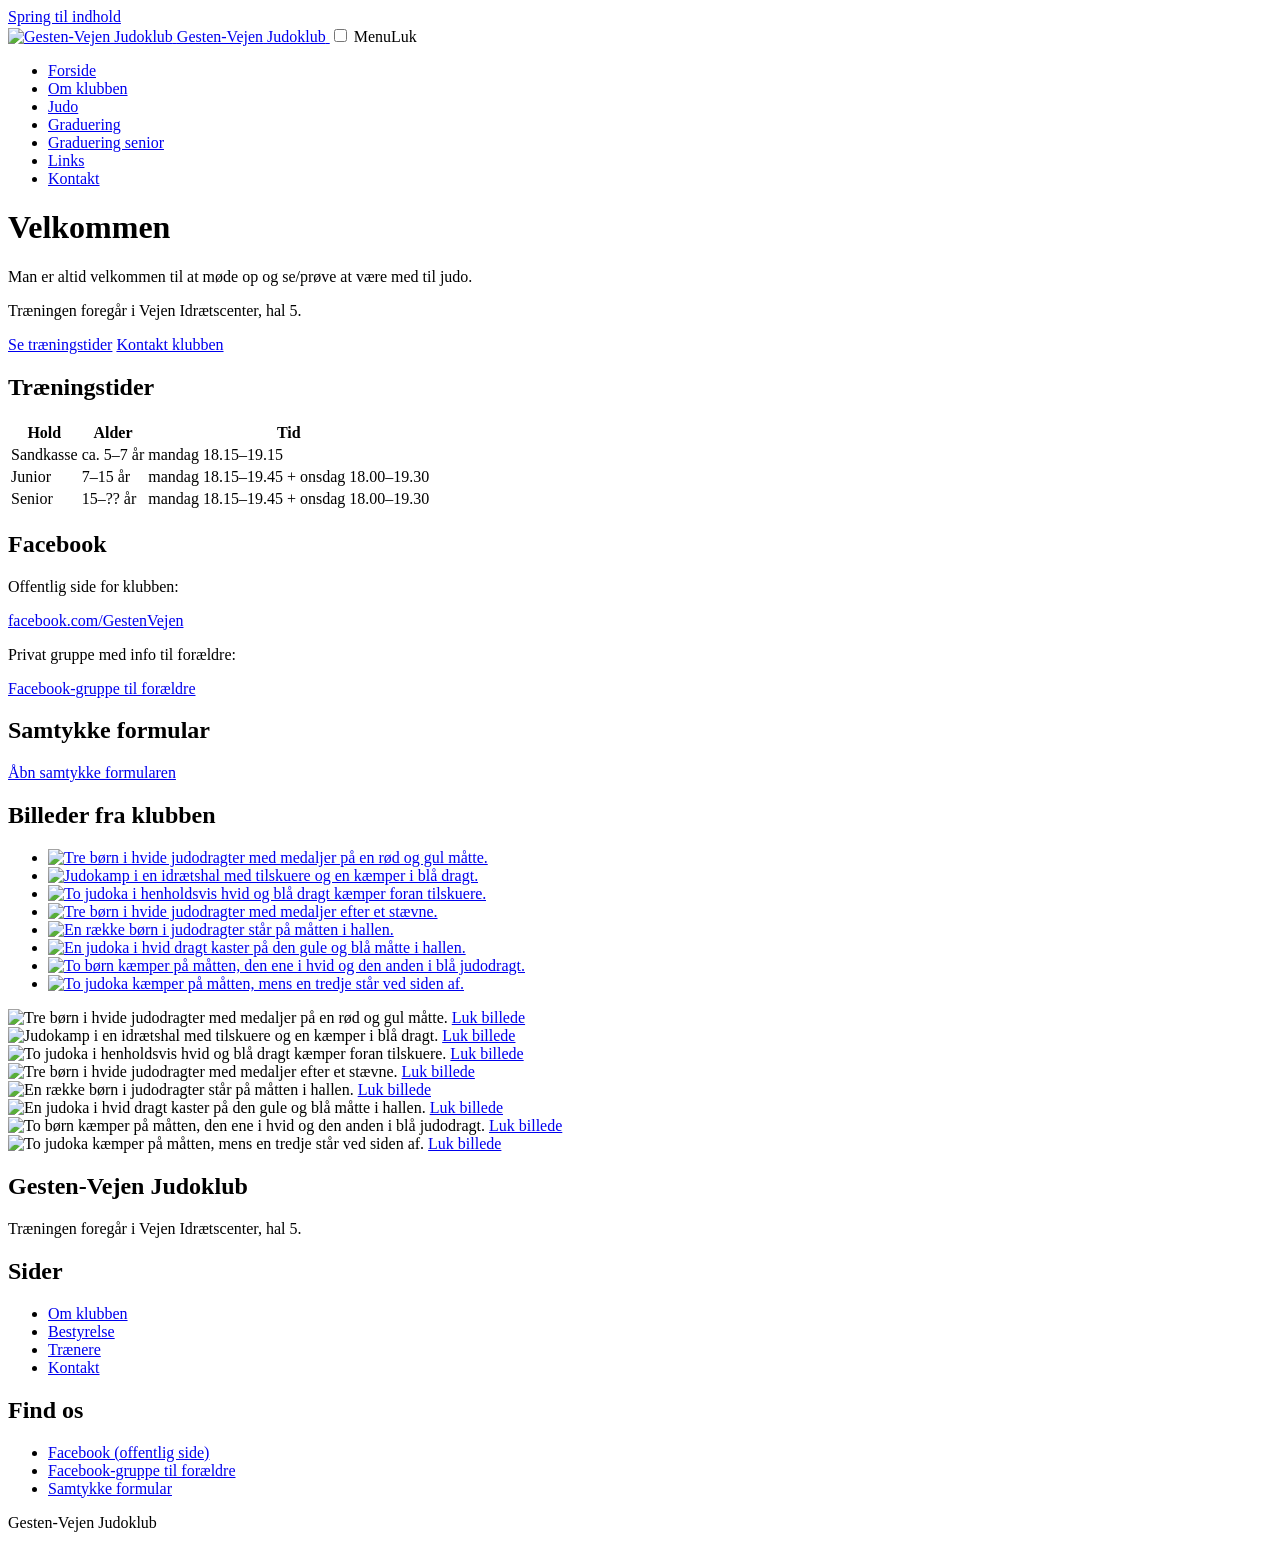
==== index.html @ ebacca8b "Add website HTML pages" ====
<!DOCTYPE html>
<html lang="da">
<head>
  <meta charset="utf-8">
  <meta name="viewport" content="width=device-width, initial-scale=1">
  <title>Gesten-Vejen Judoklub</title>
  <meta name="description" content="Gesten-Vejen Judoklub. Kom og prøv judo i Vejen Idrætscenter, hal 5. Se træningstider for sandkasse, junior og senior.">
  <link rel="icon" href="img/favicon.ico" sizes="32x32">
  <link rel="icon" href="img/favicon.png" type="image/png">
  <link rel="apple-touch-icon" href="img/apple-touch-icon.png">
  <link rel="stylesheet" href="css/style.css">
</head>
<body>
  <a class="skip-link" href="#indhold">Spring til indhold</a>
  <header class="site-header">
    <div class="header-inner">
      <a class="brand" href="index.html">
        <img src="img/logo.png" width="130" height="130" alt="Gesten-Vejen Judoklub">
        <span class="brand-text">
          <span class="brand-name">Gesten-Vejen</span>
          <span class="brand-sub">Judoklub</span>
        </span>
      </a>
      <input type="checkbox" id="nav-toggle" class="nav-toggle">
      <label class="nav-button" for="nav-toggle"><span class="nav-open">Menu</span><span class="nav-close">Luk</span></label>
      <nav class="site-nav" aria-label="Hovedmenu">
        <ul>
          
          <li><a href="index.html" aria-current="page">Forside</a></li>
          <li><a href="om-klubben.html">Om klubben</a></li>
          <li><a href="judo.html">Judo</a></li>
          <li><a href="graduering.html">Graduering</a></li>
          <li><a href="graduering-senior.html">Graduering senior</a></li>
          <li><a href="links.html">Links</a></li>
          <li><a href="kontakt.html">Kontakt</a></li>
        
        </ul>
      </nav>
    </div>
  </header>
  <main id="indhold">
    <div class="hero">
      <div class="wrap">
        <h1>Velkommen</h1>
        <p>Man er altid velkommen til at møde op og se/prøve at være med til judo.</p>
        <p>Træningen foregår i Vejen Idrætscenter, hal 5.</p>
        <p class="actions">
          <a class="btn" href="#traeningstider">Se træningstider</a>
          <a class="btn btn-ghost" href="kontakt.html">Kontakt klubben</a>
        </p>
      </div>
    </div>
    <div class="site-main">
    <div class="wrap">
      <section id="traeningstider" class="panel">
        <h2>Træningstider</h2>
        <table class="schedule">
          <thead>
            <tr>
              <th>Hold</th>
              <th>Alder</th>
              <th>Tid</th>
            </tr>
          </thead>
          <tbody>
            <tr>
              <td>Sandkasse</td>
              <td>ca. 5–7 år</td>
              <td>mandag 18.15–19.15</td>
            </tr>
            <tr>
              <td>Junior</td>
              <td>7–15 år</td>
              <td>mandag 18.15–19.45 + onsdag 18.00–19.30</td>
            </tr>
            <tr>
              <td>Senior</td>
              <td>15–?? år</td>
              <td>mandag 18.15–19.45 + onsdag 18.00–19.30</td>
            </tr>
          </tbody>
        </table>
      </section>

      <div class="split mt">
        <section class="panel">
          <h2>Facebook</h2>
          <p>Offentlig side for klubben:</p>
          <p><a href="https://www.facebook.com/GestenVejen/">facebook.com/GestenVejen</a></p>
          <p>Privat gruppe med info til forældre:</p>
          <p><a href="https://www.facebook.com/groups/1879137695692778">Facebook-gruppe til forældre</a></p>
        </section>
        <section class="panel">
          <h2>Samtykke formular</h2>
          <p class="actions">
            <a class="btn btn-light" href="https://docs.google.com/forms/d/e/1FAIpQLScfp7HUJa1pQBzSt7RUPwWTZTJab6dxCkrOlCCXXaspszg4RQ/viewform?usp=sharing&amp;ouid=102798556822997077446">Åbn samtykke formularen</a>
          </p>
        </section>
      </div>

      <section id="billeder" class="mt-lg">
        <h2>Billeder fra klubben</h2>
      <ul class="gallery">
        <li><a href="#foto-1"><img src="img/slider/1.jpg" width="263" height="197" alt="Tre børn i hvide judodragter med medaljer på en rød og gul måtte."></a></li>
        <li><a href="#foto-2"><img src="img/slider/2.jpg" width="263" height="197" alt="Judokamp i en idrætshal med tilskuere og en kæmper i blå dragt."></a></li>
        <li><a href="#foto-3"><img src="img/slider/3.jpg" width="263" height="197" alt="To judoka i henholdsvis hvid og blå dragt kæmper foran tilskuere."></a></li>
        <li><a href="#foto-4"><img src="img/slider/4.jpg" width="263" height="197" alt="Tre børn i hvide judodragter med medaljer efter et stævne."></a></li>
        <li><a href="#foto-5"><img src="img/slider/5.jpg" width="263" height="197" alt="En række børn i judodragter står på måtten i hallen."></a></li>
        <li><a href="#foto-6"><img src="img/slider/6.jpg" width="263" height="197" alt="En judoka i hvid dragt kaster på den gule og blå måtte i hallen."></a></li>
        <li><a href="#foto-7"><img src="img/slider/7.jpg" width="263" height="197" alt="To børn kæmper på måtten, den ene i hvid og den anden i blå judodragt."></a></li>
        <li><a href="#foto-8"><img src="img/slider/8.jpg" width="263" height="197" alt="To judoka kæmper på måtten, mens en tredje står ved siden af."></a></li>
      </ul>
    <div id="foto-1" class="lightbox">
      <img src="img/slider/1.jpg" width="263" height="197" alt="Tre børn i hvide judodragter med medaljer på en rød og gul måtte.">
      <a class="close" href="#billeder">Luk billede</a>
    </div>
    <div id="foto-2" class="lightbox">
      <img src="img/slider/2.jpg" width="263" height="197" alt="Judokamp i en idrætshal med tilskuere og en kæmper i blå dragt.">
      <a class="close" href="#billeder">Luk billede</a>
    </div>
    <div id="foto-3" class="lightbox">
      <img src="img/slider/3.jpg" width="263" height="197" alt="To judoka i henholdsvis hvid og blå dragt kæmper foran tilskuere.">
      <a class="close" href="#billeder">Luk billede</a>
    </div>
    <div id="foto-4" class="lightbox">
      <img src="img/slider/4.jpg" width="263" height="197" alt="Tre børn i hvide judodragter med medaljer efter et stævne.">
      <a class="close" href="#billeder">Luk billede</a>
    </div>
    <div id="foto-5" class="lightbox">
      <img src="img/slider/5.jpg" width="263" height="197" alt="En række børn i judodragter står på måtten i hallen.">
      <a class="close" href="#billeder">Luk billede</a>
    </div>
    <div id="foto-6" class="lightbox">
      <img src="img/slider/6.jpg" width="263" height="197" alt="En judoka i hvid dragt kaster på den gule og blå måtte i hallen.">
      <a class="close" href="#billeder">Luk billede</a>
    </div>
    <div id="foto-7" class="lightbox">
      <img src="img/slider/7.jpg" width="263" height="197" alt="To børn kæmper på måtten, den ene i hvid og den anden i blå judodragt.">
      <a class="close" href="#billeder">Luk billede</a>
    </div>
    <div id="foto-8" class="lightbox">
      <img src="img/slider/8.jpg" width="263" height="197" alt="To judoka kæmper på måtten, mens en tredje står ved siden af.">
      <a class="close" href="#billeder">Luk billede</a>
    </div>
      </section>

    </div>
    </div>
  </main>
  <footer class="site-footer">
    <div class="wrap">
      <div class="footer-grid">
        <div>
          <h2>Gesten-Vejen Judoklub</h2>
          <p>Træningen foregår i Vejen Idrætscenter, hal 5.</p>
        </div>
        <div>
          <h2>Sider</h2>
          <ul>
            <li><a href="om-klubben.html">Om klubben</a></li>
            <li><a href="bestyrelse.html">Bestyrelse</a></li>
            <li><a href="traenere.html">Trænere</a></li>
            <li><a href="kontakt.html">Kontakt</a></li>
          </ul>
        </div>
        <div>
          <h2>Find os</h2>
          <ul>
            <li><a href="https://www.facebook.com/GestenVejen/">Facebook (offentlig side)</a></li>
            <li><a href="https://www.facebook.com/groups/1879137695692778">Facebook-gruppe til forældre</a></li>
            <li><a href="https://docs.google.com/forms/d/e/1FAIpQLScfp7HUJa1pQBzSt7RUPwWTZTJab6dxCkrOlCCXXaspszg4RQ/viewform?usp=sharing&amp;ouid=102798556822997077446">Samtykke formular</a></li>
          </ul>
        </div>
      </div>
      <p class="footer-copy">Gesten-Vejen Judoklub</p>
    </div>
  </footer>
</body>
</html>
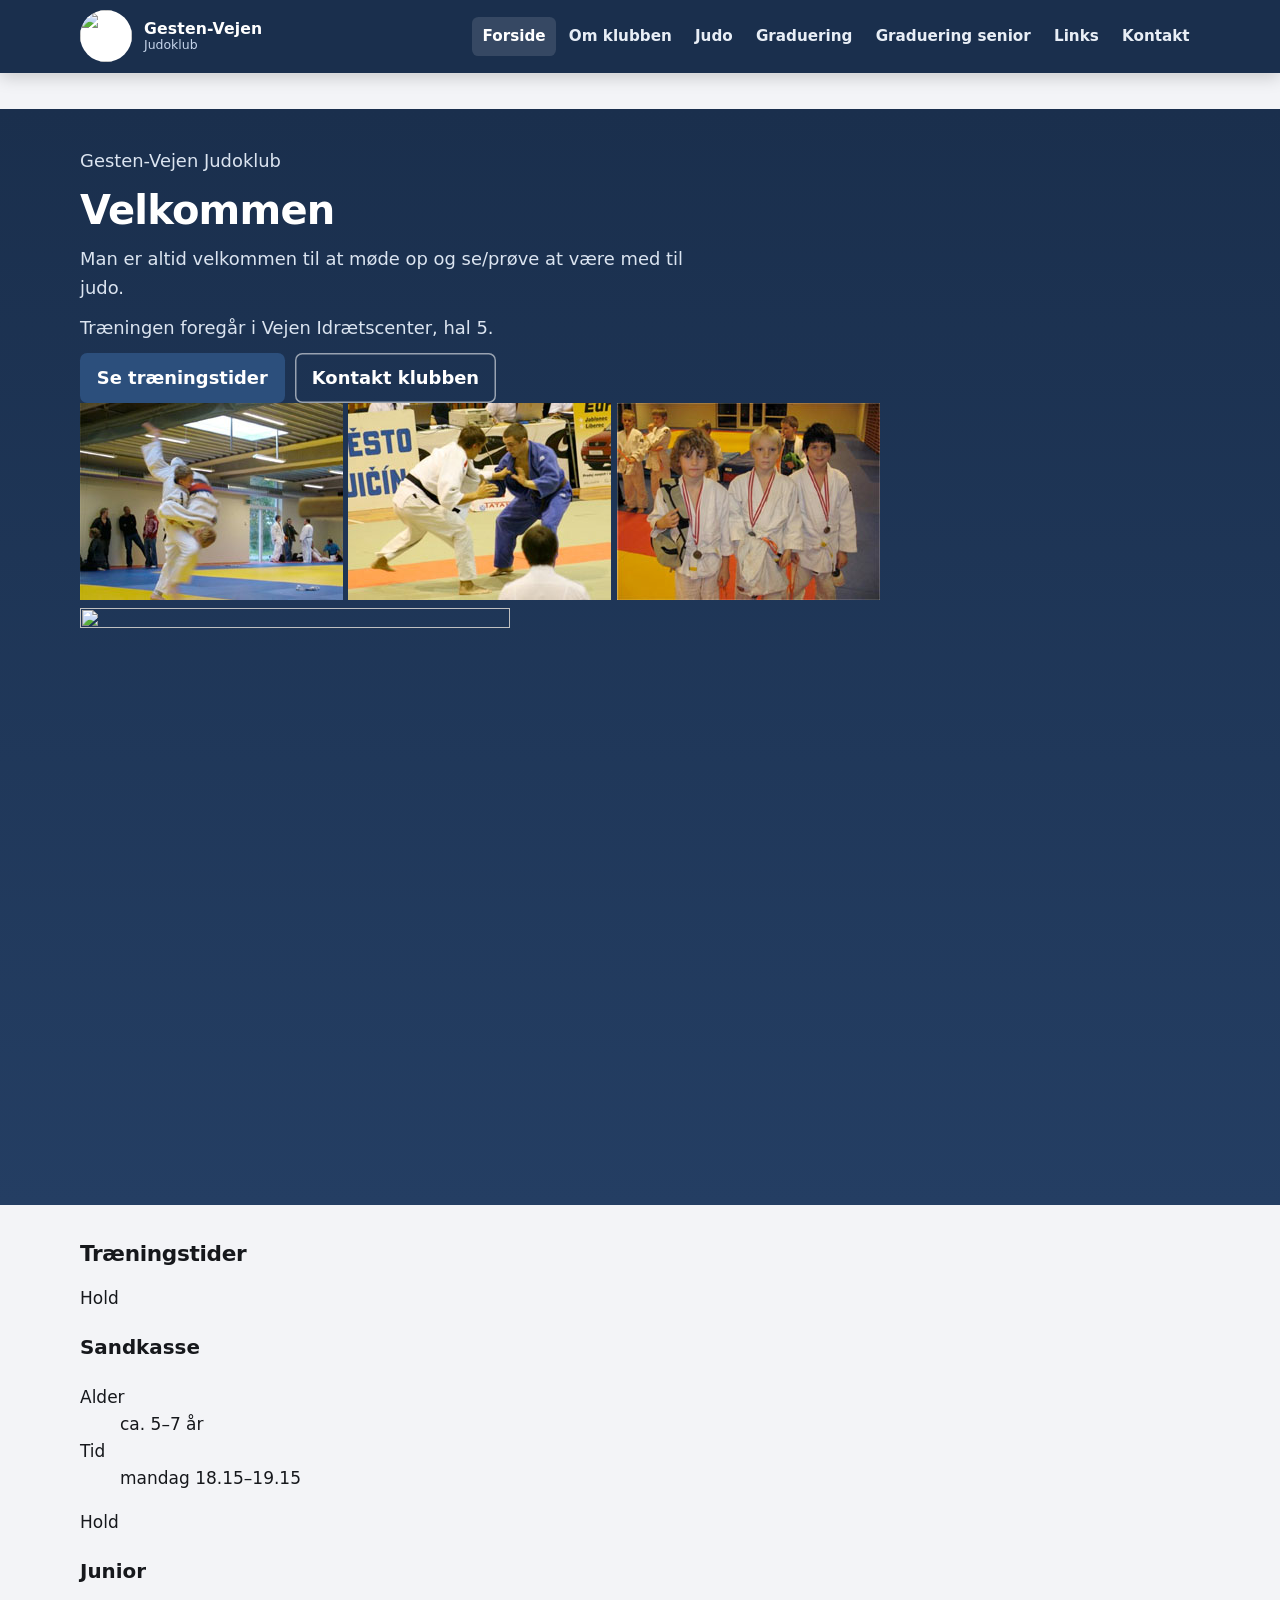
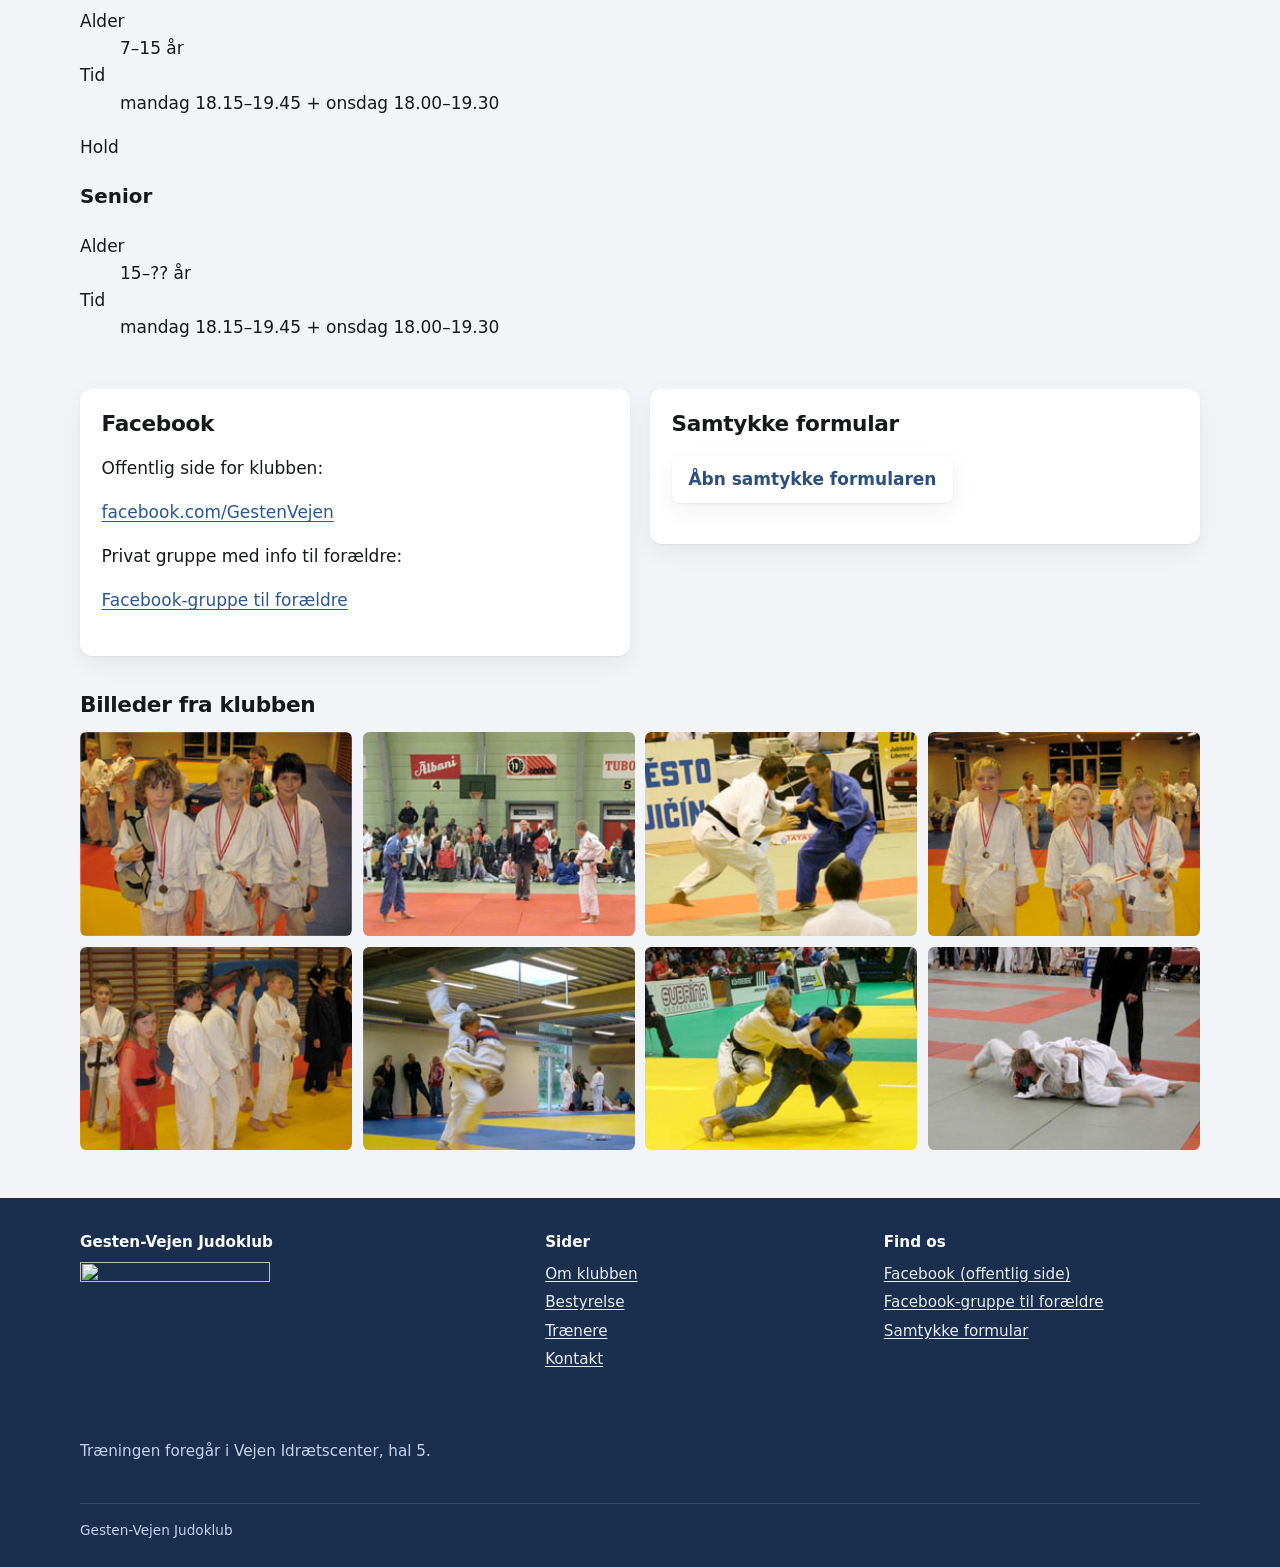
==== commit 3e57d20a: "Redesign med nyt logo - sider" ====
--- a/index.html
+++ b/index.html
@@ -5,9 +5,11 @@
   <meta name="viewport" content="width=device-width, initial-scale=1">
   <title>Gesten-Vejen Judoklub</title>
   <meta name="description" content="Gesten-Vejen Judoklub. Kom og prøv judo i Vejen Idrætscenter, hal 5. Se træningstider for sandkasse, junior og senior.">
+  <meta name="theme-color" content="#0f1c2e">
   <link rel="icon" href="img/favicon.ico" sizes="32x32">
-  <link rel="icon" href="img/favicon.png" type="image/png">
+  <link rel="icon" href="img/favicon.svg" type="image/svg+xml">
   <link rel="apple-touch-icon" href="img/apple-touch-icon.png">
+  <link rel="preload" href="fonts/montserrat-var.woff2" as="font" type="font/woff2" crossorigin>
   <link rel="stylesheet" href="css/style.css">
 </head>
 <body>
@@ -15,7 +17,7 @@
   <header class="site-header">
     <div class="header-inner">
       <a class="brand" href="index.html">
-        <img src="img/logo.png" width="130" height="130" alt="Gesten-Vejen Judoklub">
+        <img src="img/logo.svg" width="43" height="55" alt="">
         <span class="brand-text">
           <span class="brand-name">Gesten-Vejen</span>
           <span class="brand-sub">Judoklub</span>
@@ -25,7 +27,6 @@
       <label class="nav-button" for="nav-toggle"><span class="nav-open">Menu</span><span class="nav-close">Luk</span></label>
       <nav class="site-nav" aria-label="Hovedmenu">
         <ul>
-          
           <li><a href="index.html" aria-current="page">Forside</a></li>
           <li><a href="om-klubben.html">Om klubben</a></li>
           <li><a href="judo.html">Judo</a></li>
@@ -33,53 +34,69 @@
           <li><a href="graduering-senior.html">Graduering senior</a></li>
           <li><a href="links.html">Links</a></li>
           <li><a href="kontakt.html">Kontakt</a></li>
-        
         </ul>
       </nav>
     </div>
   </header>
   <main id="indhold">
-    <div class="hero">
-      <div class="wrap">
-        <h1>Velkommen</h1>
-        <p>Man er altid velkommen til at møde op og se/prøve at være med til judo.</p>
-        <p>Træningen foregår i Vejen Idrætscenter, hal 5.</p>
-        <p class="actions">
-          <a class="btn" href="#traeningstider">Se træningstider</a>
-          <a class="btn btn-ghost" href="kontakt.html">Kontakt klubben</a>
-        </p>
+    <section class="hero" aria-labelledby="velkommen">
+      <div class="wrap hero-inner">
+        <div class="hero-text">
+          <p class="eyebrow">Gesten-Vejen Judoklub</p>
+          <h1 id="velkommen">Velkommen</h1>
+          <p class="hero-lead">Man er altid velkommen til at møde op og se/prøve at være med til judo.</p>
+          <p class="hero-place">Træningen foregår i Vejen Idrætscenter, hal 5.</p>
+          <p class="actions">
+            <a class="btn" href="#traeningstider">Se træningstider</a>
+            <a class="btn btn-ghost" href="kontakt.html">Kontakt klubben</a>
+          </p>
+        </div>
+        <div class="hero-media" aria-hidden="true">
+          <img class="hero-photo hero-photo-1" src="img/slider/6.jpg" width="263" height="197" alt="">
+          <img class="hero-photo hero-photo-2" src="img/slider/3.jpg" width="263" height="197" alt="">
+          <img class="hero-photo hero-photo-3" src="img/slider/1.jpg" width="263" height="197" alt="">
+          <img class="hero-mark" src="img/logo-hvid.svg" width="430" height="552" alt="">
+        </div>
       </div>
-    </div>
+    </section>
     <div class="site-main">
     <div class="wrap">
-      <section id="traeningstider" class="panel">
-        <h2>Træningstider</h2>
-        <table class="schedule">
-          <thead>
-            <tr>
-              <th>Hold</th>
-              <th>Alder</th>
-              <th>Tid</th>
-            </tr>
-          </thead>
-          <tbody>
-            <tr>
-              <td>Sandkasse</td>
-              <td>ca. 5–7 år</td>
-              <td>mandag 18.15–19.15</td>
-            </tr>
-            <tr>
-              <td>Junior</td>
-              <td>7–15 år</td>
-              <td>mandag 18.15–19.45 + onsdag 18.00–19.30</td>
-            </tr>
-            <tr>
-              <td>Senior</td>
-              <td>15–?? år</td>
-              <td>mandag 18.15–19.45 + onsdag 18.00–19.30</td>
-            </tr>
-          </tbody>
-        </table>
+      <section id="traeningstider" class="section-block">
+        <div class="section-head">
+          <h2>Træningstider</h2>
+        </div>
+        <div class="time-cards">
+          <article class="time-card">
+            <p class="time-card-label">Hold</p>
+            <h3>Sandkasse</h3>
+            <dl>
+              <dt>Alder</dt>
+              <dd>ca. 5–7 år</dd>
+              <dt>Tid</dt>
+              <dd><span class="slot">mandag 18.15–19.15</span></dd>
+            </dl>
+          </article>
+          <article class="time-card">
+            <p class="time-card-label">Hold</p>
+            <h3>Junior</h3>
+            <dl>
+              <dt>Alder</dt>
+              <dd>7–15 år</dd>
+              <dt>Tid</dt>
+              <dd><span class="slot">mandag 18.15–19.45</span> <span class="slot-plus">+</span> <span class="slot">onsdag 18.00–19.30</span></dd>
+            </dl>
+          </article>
+          <article class="time-card">
+            <p class="time-card-label">Hold</p>
+            <h3>Senior</h3>
+            <dl>
+              <dt>Alder</dt>
+              <dd>15–?? år</dd>
+              <dt>Tid</dt>
+              <dd><span class="slot">mandag 18.15–19.45</span> <span class="slot-plus">+</span> <span class="slot">onsdag 18.00–19.30</span></dd>
+            </dl>
+          </article>
+        </div>
       </section>
 
       <div class="split mt">
@@ -150,8 +167,9 @@
   <footer class="site-footer">
     <div class="wrap">
       <div class="footer-grid">
-        <div>
-          <h2>Gesten-Vejen Judoklub</h2>
+        <div class="footer-brand">
+          <h2 class="visually-hidden">Gesten-Vejen Judoklub</h2>
+          <img src="img/logo-fuld-hvid.svg" width="190" height="162" alt="">
           <p>Træningen foregår i Vejen Idrætscenter, hal 5.</p>
         </div>
         <div>
--- a/css/style.css
+++ b/css/style.css
@@ -0,0 +1,1035 @@
+/* Gesten-Vejen Judoklub */
+:root {
+  --ink: #16181c;
+  --muted: #4a4f57;
+  --line: #d5d8de;
+  --bg: #f3f4f7;
+  --paper: #fff;
+  --brand: #5780bf;
+  --brand-dark: #2c4f7c;
+  --brand-deep: #1a2f4d;
+  --link: #2a5790;
+  --link-hover: #16375f;
+  --focus: #c47a12;
+  --max: 70rem;
+  --text: 38rem;
+  --font: "Segoe UI", system-ui, -apple-system, "Helvetica Neue", Arial, sans-serif;
+  --radius: 0.75rem;
+  --shadow: 0 1px 2px rgba(22, 24, 28, 0.06), 0 8px 24px rgba(22, 24, 28, 0.06);
+}
+
+*,
+*::before,
+*::after {
+  box-sizing: border-box;
+}
+
+html {
+  scroll-behavior: smooth;
+}
+
+html:focus-within {
+  scroll-behavior: smooth;
+}
+
+@media (prefers-reduced-motion: reduce) {
+  html { scroll-behavior: auto; }
+  *, *::before, *::after {
+    animation-duration: 0.01ms !important;
+    animation-iteration-count: 1 !important;
+    transition-duration: 0.01ms !important;
+    scroll-behavior: auto !important;
+  }
+}
+
+body {
+  margin: 0;
+  font-family: var(--font);
+  font-size: 1.0625rem;
+  line-height: 1.6;
+  color: var(--ink);
+  background: var(--bg);
+  min-height: 100vh;
+  display: flex;
+  flex-direction: column;
+}
+
+img {
+  max-width: 100%;
+  height: auto;
+  border: 0;
+}
+
+a {
+  color: var(--link);
+  text-underline-offset: 0.15em;
+}
+
+a:hover {
+  color: var(--link-hover);
+}
+
+a:focus-visible,
+button:focus-visible,
+.nav-toggle:focus-visible + .nav-button,
+summary:focus-visible {
+  outline: 3px solid var(--focus);
+  outline-offset: 3px;
+}
+
+.skip-link {
+  position: absolute;
+  left: 1rem;
+  top: -4rem;
+  z-index: 200;
+  background: var(--paper);
+  color: var(--ink);
+  padding: 0.6rem 1rem;
+  font-weight: 600;
+  border-radius: 0 0 0.4rem 0.4rem;
+}
+
+.skip-link:focus {
+  top: 0;
+}
+
+.wrap {
+  width: min(var(--max), calc(100% - 2rem));
+  margin-inline: auto;
+}
+
+/* Header */
+.site-header {
+  background: var(--brand-deep);
+  color: #fff;
+  position: sticky;
+  top: 0;
+  z-index: 50;
+  box-shadow: 0 1px 0 rgba(255, 255, 255, 0.06), 0 4px 16px rgba(0, 0, 0, 0.18);
+}
+
+.header-inner {
+  display: flex;
+  align-items: center;
+  justify-content: space-between;
+  gap: 1rem;
+  padding: 0.65rem 0;
+  width: min(var(--max), calc(100% - 2rem));
+  margin-inline: auto;
+}
+
+.brand {
+  display: flex;
+  align-items: center;
+  gap: 0.75rem;
+  color: #fff;
+  text-decoration: none;
+  min-width: 0;
+}
+
+.brand:hover {
+  color: #fff;
+}
+
+.brand img {
+  width: 3.25rem;
+  height: 3.25rem;
+  flex-shrink: 0;
+  background: #fff;
+  border-radius: 50%;
+}
+
+.brand-text {
+  display: flex;
+  flex-direction: column;
+  line-height: 1.2;
+  min-width: 0;
+}
+
+.brand-name {
+  font-weight: 700;
+  font-size: 0.98rem;
+  letter-spacing: 0.01em;
+}
+
+.brand-sub {
+  font-size: 0.78rem;
+  color: #c5d4ea;
+  font-weight: 500;
+}
+
+.nav-toggle {
+  position: absolute;
+  opacity: 0;
+  pointer-events: none;
+}
+
+.nav-button {
+  display: inline-flex;
+  align-items: center;
+  justify-content: center;
+  gap: 0.4rem;
+  background: transparent;
+  color: #fff;
+  border: 1px solid rgba(255, 255, 255, 0.35);
+  border-radius: 0.4rem;
+  padding: 0.45rem 0.7rem;
+  font: inherit;
+  font-size: 0.95rem;
+  font-weight: 600;
+  cursor: pointer;
+}
+
+.nav-button:hover {
+  background: rgba(255, 255, 255, 0.08);
+}
+
+.nav-button .nav-close {
+  display: none;
+}
+
+.nav-toggle:checked + .nav-button .nav-open {
+  display: none;
+}
+
+.nav-toggle:checked + .nav-button .nav-close {
+  display: inline;
+}
+
+.site-nav ul {
+  list-style: none;
+  margin: 0;
+  padding: 0;
+}
+
+.site-nav a {
+  color: #e8eef6;
+  text-decoration: none;
+  font-weight: 600;
+  font-size: 0.95rem;
+}
+
+.site-nav a:hover {
+  color: #fff;
+}
+
+.site-nav a[aria-current="page"] {
+  color: #fff;
+}
+
+@media (max-width: 1099px) {
+  .site-nav {
+    position: absolute;
+    left: 0;
+    right: 0;
+    top: 100%;
+    background: #14263e;
+    border-top: 1px solid rgba(255, 255, 255, 0.08);
+    max-height: 0;
+    overflow: hidden;
+    visibility: hidden;
+  }
+
+  .nav-toggle:checked ~ .site-nav {
+    max-height: 28rem;
+    visibility: visible;
+  }
+
+  .site-nav ul {
+    padding: 0.5rem 1rem 1rem;
+  }
+
+  .site-nav li + li {
+    border-top: 1px solid rgba(255, 255, 255, 0.08);
+  }
+
+  .site-nav a {
+    display: block;
+    padding: 0.85rem 0.25rem;
+  }
+
+  .site-nav a[aria-current="page"] {
+    box-shadow: inset 3px 0 0 var(--brand);
+    padding-left: 0.65rem;
+  }
+}
+
+@media (min-width: 1100px) {
+  .nav-button {
+    display: none;
+  }
+
+  .site-nav ul {
+    display: flex;
+    flex-wrap: wrap;
+    gap: 0.15rem;
+  }
+
+  .site-nav a {
+    display: block;
+    padding: 0.45rem 0.65rem;
+    border-radius: 0.4rem;
+  }
+
+  .site-nav a:hover {
+    background: rgba(255, 255, 255, 0.08);
+  }
+
+  .site-nav a[aria-current="page"] {
+    background: rgba(255, 255, 255, 0.12);
+  }
+}
+
+/* Main */
+main#indhold {
+  flex: 1;
+  display: flex;
+  flex-direction: column;
+}
+
+.site-main {
+  flex: 1;
+  padding-bottom: 3rem;
+}
+
+.mt {
+  margin-top: 1.5rem;
+}
+
+.mt-lg {
+  margin-top: 2.25rem;
+}
+
+.hero {
+  background:
+    linear-gradient(180deg, var(--brand-deep) 0%, #243e63 100%);
+  color: #fff;
+  padding: 2.2rem 0 2.6rem;
+}
+
+.hero h1 {
+  margin: 0 0 0.75rem;
+  font-size: clamp(1.7rem, 3vw + 1rem, 2.5rem);
+  line-height: 1.15;
+  font-weight: 700;
+  letter-spacing: -0.02em;
+}
+
+.hero p {
+  margin: 0 0 0.7rem;
+  font-size: 1.12rem;
+  max-width: 38rem;
+  color: #dbe4f0;
+}
+
+.hero p:last-child {
+  margin-bottom: 0;
+}
+
+.page-head {
+  background: var(--brand-deep);
+  color: #fff;
+  padding: 1.6rem 0 1.8rem;
+}
+
+.page-head h1 {
+  margin: 0;
+  font-size: clamp(1.6rem, 2.4vw + 1rem, 2.2rem);
+  letter-spacing: -0.02em;
+  line-height: 1.2;
+}
+
+.page-head p {
+  margin: 0.5rem 0 0;
+  color: #c5d4ea;
+  max-width: 40rem;
+}
+
+section {
+  margin-top: 2.25rem;
+}
+
+.content h2,
+.panel h2,
+section h2 {
+  margin: 0 0 0.85rem;
+  font-size: 1.35rem;
+  letter-spacing: -0.015em;
+  line-height: 1.25;
+}
+
+.content h3 {
+  margin: 1.4rem 0 0.4rem;
+  font-size: 1.08rem;
+}
+
+.content p,
+.prose p {
+  margin: 0 0 0.9rem;
+}
+
+.content p:last-child,
+.prose p:last-child {
+  margin-bottom: 0;
+}
+
+.prose {
+  max-width: var(--text);
+}
+
+.panel {
+  background: var(--paper);
+  border-radius: var(--radius);
+  box-shadow: var(--shadow);
+  padding: 1.35rem 1.35rem 1.5rem;
+  margin-top: 1.5rem;
+}
+
+.panel.content {
+  max-width: 50rem;
+  margin-inline: auto;
+}
+
+.panel-list {
+  display: grid;
+  gap: 1.25rem;
+}
+
+@media (min-width: 800px) {
+  .hero,
+  .page-head {
+    padding-top: 2.4rem;
+    padding-bottom: 2.8rem;
+  }
+
+  .split {
+    display: grid;
+    grid-template-columns: 1fr 1fr;
+    gap: 1.25rem;
+    align-items: start;
+  }
+
+  .split-wide {
+    grid-template-columns: 1.15fr 0.85fr;
+  }
+}
+
+/* Training table */
+.schedule {
+  width: 100%;
+  border-collapse: collapse;
+  font-size: 1rem;
+}
+
+.schedule th,
+.schedule td {
+  text-align: left;
+  padding: 0.75rem 0.6rem;
+  vertical-align: top;
+  border-bottom: 1px solid var(--line);
+}
+
+.schedule th {
+  font-weight: 700;
+  font-size: 0.82rem;
+  text-transform: uppercase;
+  letter-spacing: 0.04em;
+  color: var(--muted);
+  border-bottom: 2px solid var(--brand-dark);
+}
+
+.schedule tr:last-child td {
+  border-bottom: 0;
+}
+
+@media (max-width: 560px) {
+  .schedule,
+  .schedule thead,
+  .schedule tbody,
+  .schedule tr,
+  .schedule th,
+  .schedule td {
+    display: block;
+  }
+
+  .schedule thead {
+    position: absolute;
+    width: 1px;
+    height: 1px;
+    overflow: hidden;
+    clip: rect(0 0 0 0);
+  }
+
+  .schedule tr {
+    padding: 0.7rem 0;
+    border-bottom: 1px solid var(--line);
+  }
+
+  .schedule tr:last-child {
+    border-bottom: 0;
+  }
+
+  .schedule td {
+    padding: 0.15rem 0;
+    border: 0;
+  }
+
+  .schedule td:first-child {
+    font-weight: 700;
+  }
+}
+
+/* Holds / goals lists */
+.goal-list,
+.hold-list {
+  list-style: none;
+  margin: 0;
+  padding: 0;
+}
+
+.goal-list li,
+.hold-list li {
+  display: grid;
+  grid-template-columns: 2.4rem 1fr;
+  gap: 0.6rem;
+  padding: 0.7rem 0;
+  border-bottom: 1px solid var(--line);
+}
+
+.goal-list li:last-child,
+.hold-list li:last-child {
+  border-bottom: 0;
+}
+
+.goal-list .num,
+.hold-list .num {
+  font-weight: 700;
+  color: var(--brand-dark);
+}
+
+/* People */
+.people {
+  display: grid;
+  gap: 1rem;
+}
+
+@media (min-width: 700px) {
+  .people {
+    grid-template-columns: repeat(3, 1fr);
+  }
+
+  .people-2 {
+    grid-template-columns: repeat(2, 1fr);
+  }
+}
+
+.person {
+  background: var(--paper);
+  border-radius: var(--radius);
+  box-shadow: var(--shadow);
+  padding: 1.15rem 1.2rem 1.25rem;
+}
+
+.person .role {
+  margin: 0 0 0.35rem;
+  font-size: 0.8rem;
+  font-weight: 700;
+  text-transform: uppercase;
+  letter-spacing: 0.05em;
+  color: var(--brand-dark);
+}
+
+.person h2,
+.person .name {
+  margin: 0 0 0.6rem;
+  font-size: 1.15rem;
+}
+
+.person p {
+  margin: 0.2rem 0;
+}
+
+.person a {
+  overflow-wrap: anywhere;
+}
+
+/* Links page */
+.club-cols {
+  display: grid;
+  gap: 1.5rem;
+}
+
+@media (min-width: 720px) {
+  .club-cols {
+    grid-template-columns: repeat(3, 1fr);
+  }
+}
+
+.club-cols h2 {
+  margin: 0 0 0.6rem;
+  padding-bottom: 0.4rem;
+  border-bottom: 2px solid var(--brand-dark);
+  font-size: 1.1rem;
+}
+
+.club-cols ul {
+  list-style: none;
+  margin: 0;
+  padding: 0;
+}
+
+.club-cols li {
+  border-bottom: 1px solid var(--line);
+}
+
+.club-cols a {
+  display: block;
+  padding: 0.5rem 0;
+  text-decoration: none;
+  font-weight: 600;
+}
+
+.club-cols a:hover {
+  text-decoration: underline;
+}
+
+.doc-links {
+  display: grid;
+  gap: 0.75rem;
+}
+
+@media (min-width: 600px) {
+  .doc-links {
+    grid-template-columns: 1fr 1fr;
+  }
+}
+
+.doc-links a {
+  display: block;
+  background: var(--paper);
+  border-radius: var(--radius);
+  box-shadow: var(--shadow);
+  padding: 1rem 1.15rem;
+  text-decoration: none;
+  font-weight: 700;
+  color: var(--ink);
+}
+
+.doc-links a:hover {
+  color: var(--link);
+}
+
+.doc-links a span {
+  display: block;
+  margin-top: 0.2rem;
+  font-weight: 400;
+  color: var(--muted);
+  font-size: 0.92rem;
+}
+
+/* Buttons / actions */
+.actions {
+  display: flex;
+  flex-wrap: wrap;
+  gap: 0.65rem;
+  margin-top: 1.1rem;
+}
+
+.btn {
+  display: inline-block;
+  background: var(--brand-dark);
+  color: #fff;
+  text-decoration: none;
+  font-weight: 700;
+  padding: 0.65rem 1.05rem;
+  border-radius: 0.45rem;
+}
+
+.btn:hover {
+  background: var(--brand-deep);
+  color: #fff;
+}
+
+.btn-ghost {
+  background: transparent;
+  color: #fff;
+  box-shadow: inset 0 0 0 1.5px rgba(255, 255, 255, 0.55);
+}
+
+.btn-ghost:hover {
+  background: rgba(255, 255, 255, 0.1);
+  color: #fff;
+}
+
+.btn-light {
+  background: var(--paper);
+  color: var(--brand-dark);
+  box-shadow: var(--shadow);
+}
+
+.btn-light:hover {
+  color: var(--link-hover);
+}
+
+/* Gallery */
+.gallery {
+  display: grid;
+  grid-template-columns: repeat(2, 1fr);
+  gap: 0.5rem;
+  margin: 0;
+  padding: 0;
+  list-style: none;
+}
+
+@media (min-width: 640px) {
+  .gallery {
+    grid-template-columns: repeat(4, 1fr);
+    gap: 0.65rem;
+  }
+}
+
+.gallery a {
+  display: block;
+  background: #111;
+  border-radius: 0.4rem;
+  overflow: hidden;
+  aspect-ratio: 263 / 197;
+}
+
+.gallery img {
+  width: 100%;
+  height: 100%;
+  object-fit: cover;
+  vertical-align: middle;
+}
+
+.lightbox {
+  display: none;
+  position: fixed;
+  inset: 0;
+  z-index: 80;
+  background: rgba(10, 14, 20, 0.92);
+  padding: 1.25rem;
+  align-items: center;
+  justify-content: center;
+  flex-direction: column;
+  gap: 0.75rem;
+}
+
+.lightbox:target {
+  display: flex;
+}
+
+.lightbox img {
+  max-height: min(80vh, 32rem);
+  width: auto;
+  max-width: min(100%, 32rem);
+  border-radius: 0.3rem;
+}
+
+.lightbox .close {
+  color: #fff;
+  font-weight: 700;
+  text-decoration: none;
+}
+
+.lightbox .close:hover {
+  color: #fff;
+  text-decoration: underline;
+}
+
+/* Portrait */
+.portrait {
+  float: right;
+  width: 7.5rem;
+  margin: 0 0 1rem 1rem;
+  background: #eee;
+  padding: 0.3rem;
+  border-radius: 0.25rem;
+}
+
+.portrait img {
+  display: block;
+  width: 100%;
+}
+
+.portrait figcaption {
+  margin-top: 0.3rem;
+  font-size: 0.82rem;
+  font-weight: 700;
+  text-align: center;
+}
+
+@media (max-width: 480px) {
+  .portrait {
+    float: none;
+    margin: 0 auto 1rem;
+  }
+}
+
+/* Systems */
+.systems {
+  display: grid;
+  gap: 0.85rem;
+  margin: 1rem 0;
+}
+
+@media (min-width: 700px) {
+  .systems {
+    grid-template-columns: repeat(3, 1fr);
+  }
+}
+
+.systems article {
+  background: var(--bg);
+  border-radius: 0.6rem;
+  padding: 0.95rem 1rem;
+}
+
+.systems h3 {
+  margin: 0 0 0.35rem;
+  font-size: 1rem;
+  letter-spacing: 0.04em;
+}
+
+.systems p {
+  margin: 0;
+  font-size: 0.98rem;
+}
+
+.note {
+  margin-top: 1rem;
+  padding: 0.85rem 1rem;
+  background: #eef3f9;
+  border-left: 3px solid var(--brand-dark);
+  border-radius: 0 0.4rem 0.4rem 0;
+}
+
+/* Footer */
+.site-footer {
+  background: var(--brand-deep);
+  color: #c5d4ea;
+  padding: 2rem 0 1.6rem;
+  margin-top: auto;
+  font-size: 0.95rem;
+}
+
+.site-footer a {
+  color: #e8eef6;
+}
+
+.site-footer a:hover {
+  color: #fff;
+}
+
+.footer-grid {
+  display: grid;
+  gap: 1.4rem;
+}
+
+@media (min-width: 700px) {
+  .footer-grid {
+    grid-template-columns: 1.4fr 1fr 1fr;
+  }
+}
+
+.site-footer h2 {
+  margin: 0 0 0.45rem;
+  color: #fff;
+  font-size: 0.95rem;
+}
+
+.site-footer ul {
+  list-style: none;
+  margin: 0;
+  padding: 0;
+}
+
+.site-footer li + li {
+  margin-top: 0.25rem;
+}
+
+.footer-copy {
+  margin: 1.5rem 0 0;
+  padding-top: 1rem;
+  border-top: 1px solid rgba(255, 255, 255, 0.12);
+  font-size: 0.85rem;
+}
+
+/* Misc */
+.lead {
+  font-size: 1.12rem;
+}
+
+.kicker {
+  font-size: 0.8rem;
+  font-weight: 700;
+  letter-spacing: 0.06em;
+  text-transform: uppercase;
+  color: var(--brand-dark);
+  margin: 0 0 0.35rem;
+}
+
+.contact-stack {
+  display: grid;
+  gap: 1rem;
+}
+
+.contact-stack .panel {
+  margin-top: 0;
+}
+
+@media (min-width: 800px) {
+  .contact-stack {
+    grid-template-columns: 1fr 1fr;
+  }
+}
+
+@media print {
+  .site-header,
+  .site-footer,
+  .nav-button,
+  .actions,
+  .skip-link {
+    /* keep header brand for context, but not sticky */
+  }
+
+  .site-header {
+    position: static;
+    box-shadow: none;
+  }
+
+  .site-main {
+    padding: 0;
+  }
+
+  .panel,
+  .person,
+  .doc-links a {
+    box-shadow: none;
+    border: 1px solid #ccc;
+  }
+
+  a[href^="http"]::after {
+    content: " (" attr(href) ")";
+    font-size: 0.85em;
+    font-weight: 400;
+  }
+}
+
+.belt-index {
+  list-style: none;
+  padding: 0;
+  display: flex;
+  flex-wrap: wrap;
+  gap: 0.5rem 1.25rem;
+}
+.belt-dot {
+  display: inline-block;
+  width: 0.9rem;
+  height: 0.9rem;
+  border-radius: 50%;
+  margin-right: 0.45rem;
+  vertical-align: -0.1rem;
+  box-shadow: inset 0 0 0 1px rgb(0 0 0 / 0.15);
+}
+.belt {
+  max-width: 50rem;
+  margin-inline: auto;
+  margin-top: 1.5rem;
+  border-top: 0.5rem solid var(--belt);
+}
+.belt-time {
+  font-weight: 600;
+  margin-top: 0;
+}
+.belt-note {
+  font-style: italic;
+}
+.belt-grid {
+  display: grid;
+  gap: 0 2rem;
+}
+.belt-grid h3 {
+  margin-bottom: 0.4rem;
+}
+.belt-grid ul {
+  margin-top: 0;
+  padding-left: 1.2rem;
+}
+@media (min-width: 760px) {
+  .belt-grid {
+    grid-template-columns: 1fr 1fr;
+  }
+}
+.source {
+  max-width: 50rem;
+  margin-inline: auto;
+  margin-top: 1.5rem;
+  font-size: 0.9rem;
+  opacity: 0.8;
+}
+
+.tech-list {
+  list-style: none;
+  padding: 0;
+  margin: 0 0 0.25rem;
+  display: grid;
+  gap: 0.85rem;
+}
+
+.tech-list figure {
+  margin: 0;
+  background: #fafbfc;
+  border: 1px solid var(--line);
+  border-radius: var(--radius);
+  padding: 0.55rem 0.55rem 0.5rem;
+}
+
+.tech-list img {
+  display: block;
+  width: auto;
+  max-width: 100%;
+  height: auto;
+  max-height: 14rem;
+  margin-inline: auto;
+  background: #fff;
+  border-radius: 0.4rem;
+}
+
+.tech-list figcaption {
+  margin-top: 0.4rem;
+  font-size: 0.95rem;
+  line-height: 1.4;
+}
+
+.tech-list figcaption span {
+  display: block;
+}
+
+.tech-plain {
+  margin: 0.4rem 0 0;
+  padding-left: 1.2rem;
+}
+
+.belt-grid .span-full {
+  grid-column: 1 / -1;
+}
+
+@media (min-width: 760px) {
+  .tech-list-wide {
+    grid-template-columns: 1fr 1fr;
+  }
+}
+
+.pensum-switch {
+  margin: 0 0 1rem;
+}
+
+.belt {
+  max-width: 54rem;
+}
+
+.source {
+  max-width: 54rem;
+}
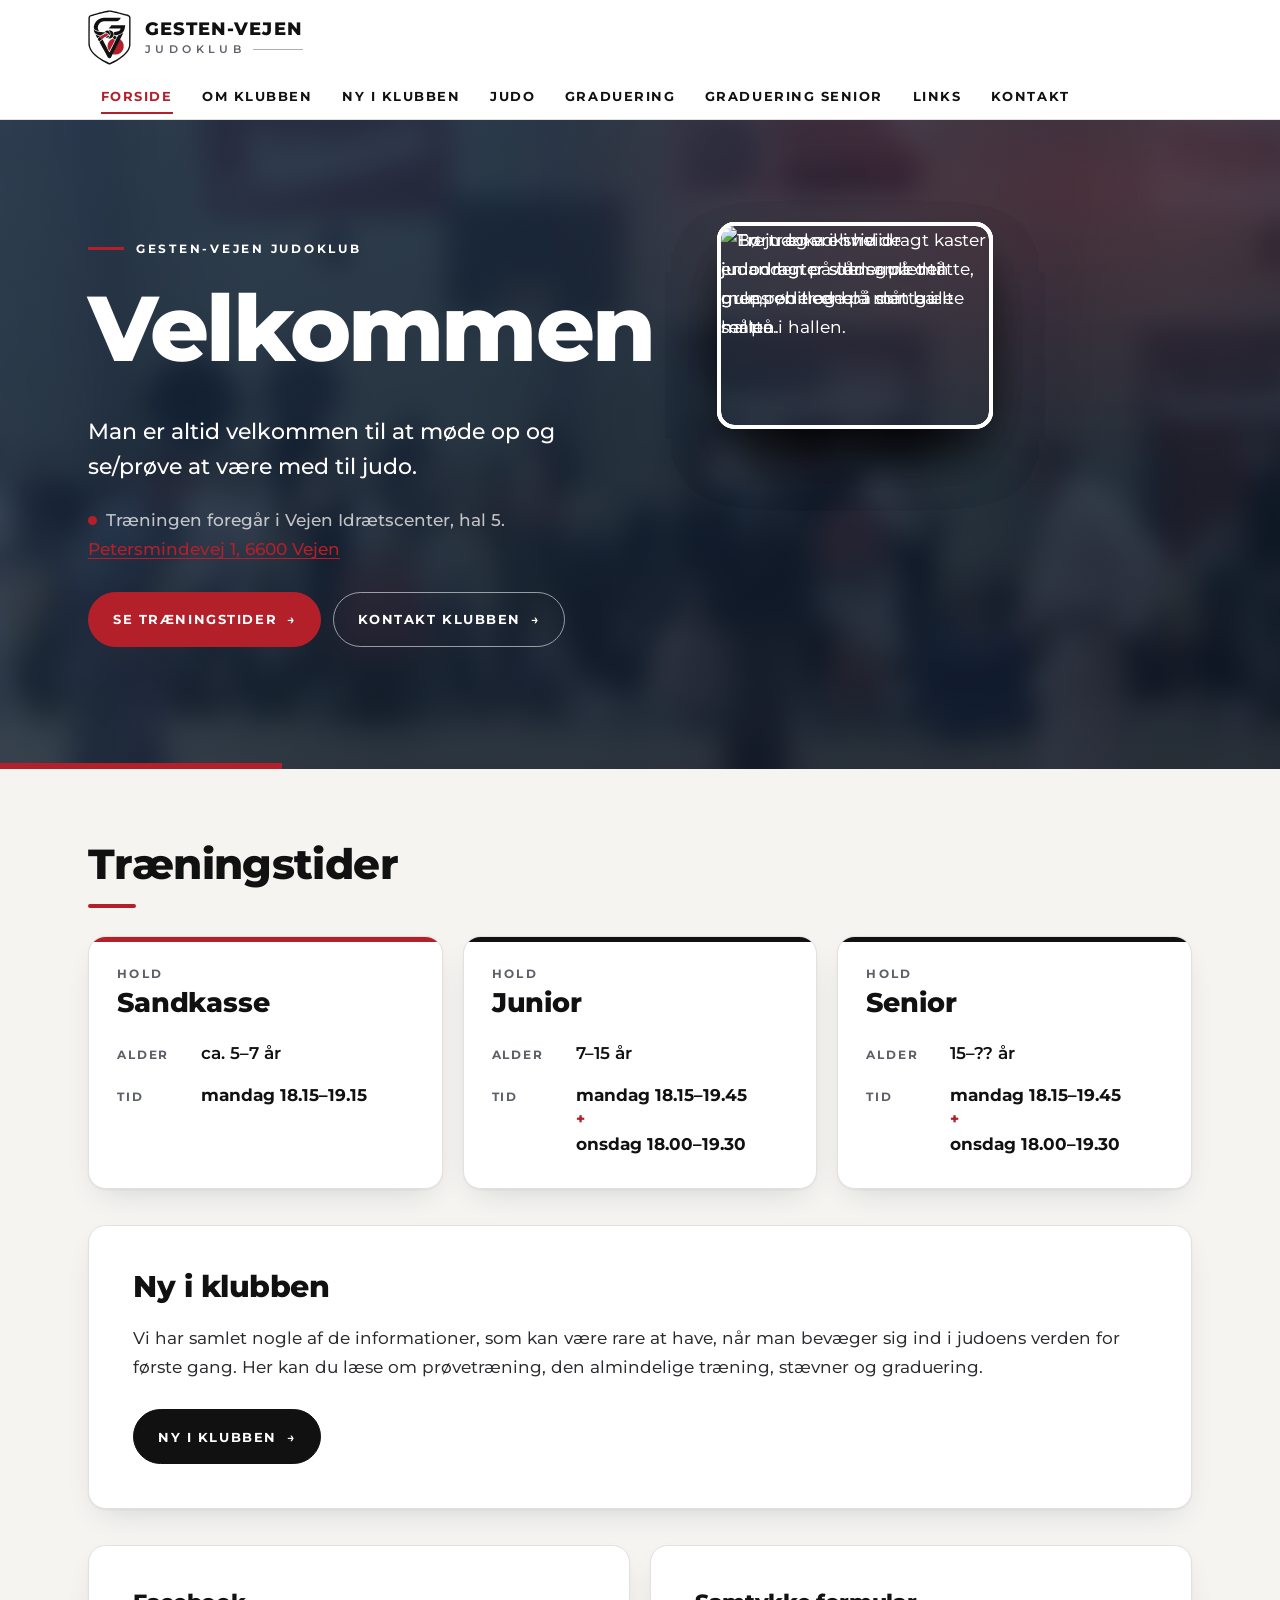
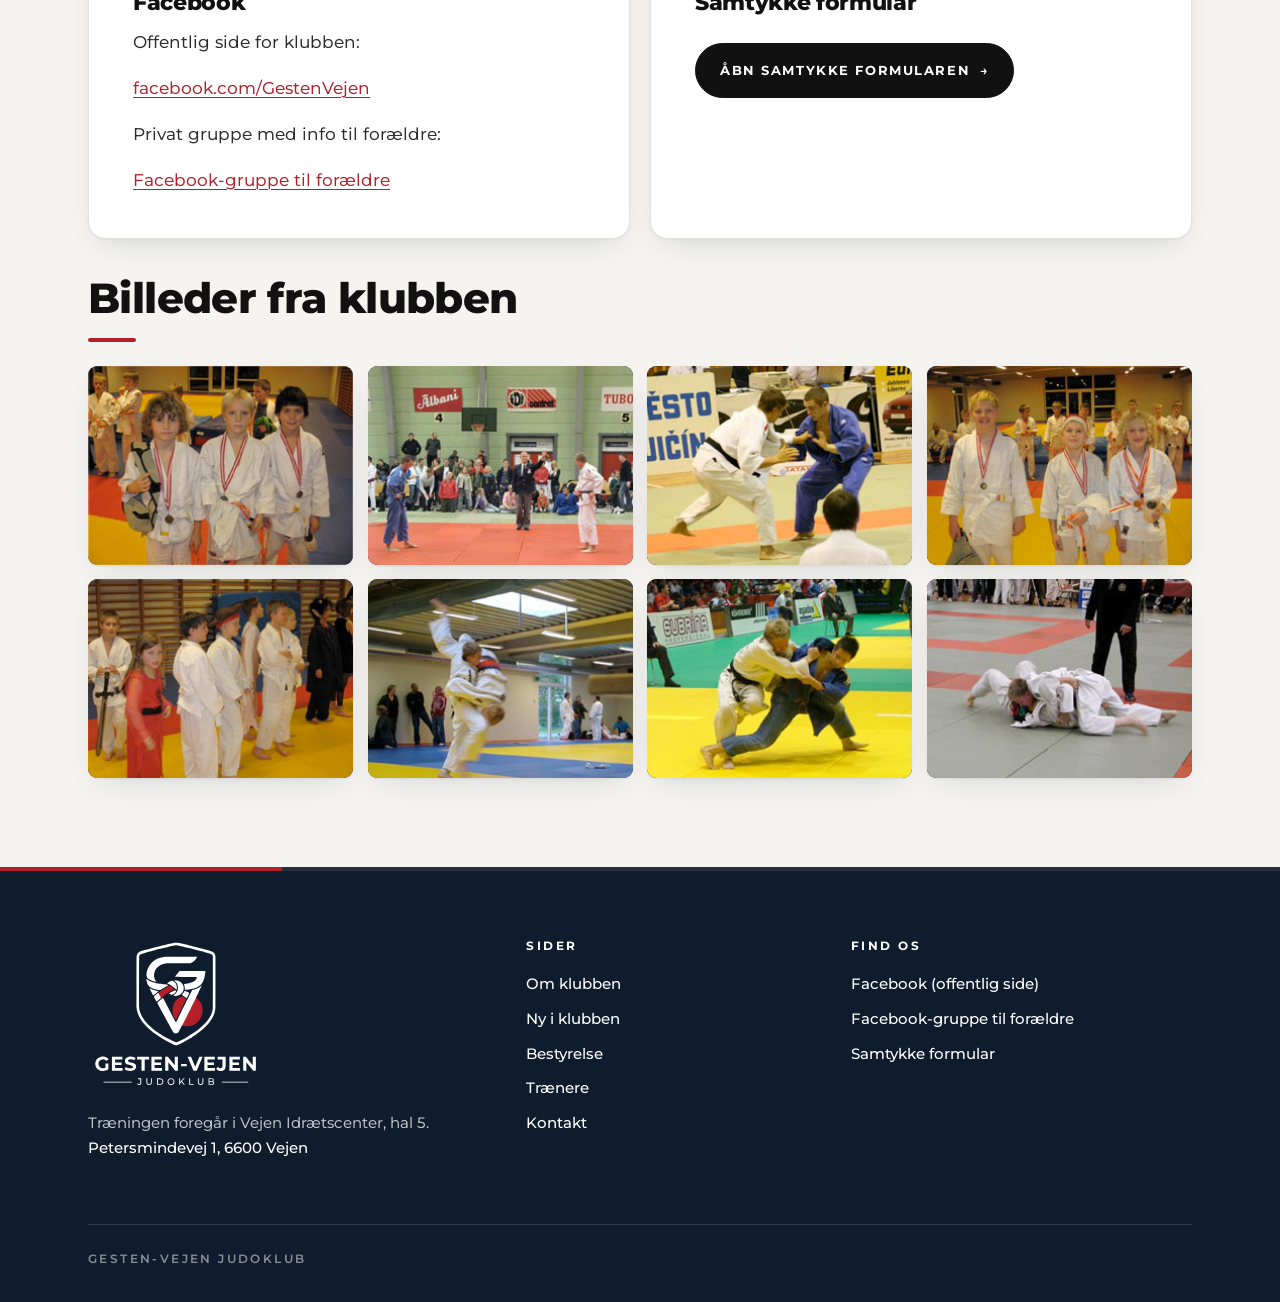
==== commit 2cfebcf1: "Ny i klubben, adresse og skarpe fotos" ====
--- a/index.html
+++ b/index.html
@@ -29,6 +29,7 @@
         <ul>
           <li><a href="index.html" aria-current="page">Forside</a></li>
           <li><a href="om-klubben.html">Om klubben</a></li>
+          <li><a href="ny-i-klubben.html">Ny i klubben</a></li>
           <li><a href="judo.html">Judo</a></li>
           <li><a href="graduering.html">Graduering</a></li>
           <li><a href="graduering-senior.html">Graduering senior</a></li>
@@ -45,17 +46,33 @@
           <p class="eyebrow">Gesten-Vejen Judoklub</p>
           <h1 id="velkommen">Velkommen</h1>
           <p class="hero-lead">Man er altid velkommen til at møde op og se/prøve at være med til judo.</p>
-          <p class="hero-place">Træningen foregår i Vejen Idrætscenter, hal 5.</p>
+          <p class="hero-place">Træningen foregår i Vejen Idrætscenter, hal 5.<br>
+          <a href="https://www.google.com/maps/search/?api=1&amp;query=Petersmindevej+1%2C+6600+Vejen">Petersmindevej 1, 6600 Vejen</a></p>
           <p class="actions">
             <a class="btn" href="#traeningstider">Se træningstider</a>
             <a class="btn btn-ghost" href="kontakt.html">Kontakt klubben</a>
           </p>
         </div>
-        <div class="hero-media" aria-hidden="true">
-          <img class="hero-photo hero-photo-1" src="img/slider/6.jpg" width="263" height="197" alt="">
-          <img class="hero-photo hero-photo-2" src="img/slider/3.jpg" width="263" height="197" alt="">
-          <img class="hero-photo hero-photo-3" src="img/slider/1.jpg" width="263" height="197" alt="">
-          <img class="hero-mark" src="img/logo-hvid.svg" width="430" height="552" alt="">
+        <div class="hero-media">
+          <img class="hero-photo hero-photo-main"
+               src="img/foto/gruppebillede-hallen-800.jpg"
+               srcset="img/foto/gruppebillede-hallen-800.jpg 800w, img/foto/gruppebillede-hallen.jpg 1600w"
+               sizes="(min-width: 900px) 34vw, calc(100vw - 2.3rem)"
+               width="1600" height="1200"
+               alt="Børn og voksne i judodragter står samlet til gruppebillede på den gule måtte i hallen."
+               fetchpriority="high">
+          <img class="hero-photo"
+               src="img/foto/kast-paa-maatten-800.jpg"
+               srcset="img/foto/kast-paa-maatten-800.jpg 800w, img/foto/kast-paa-maatten.jpg 1600w"
+               sizes="(min-width: 900px) 16vw, calc(50vw - 1.4rem)"
+               width="1600" height="1200"
+               alt="En judoka i hvid dragt kaster en anden på den gule måtte, mens en træner i sort bælte ser på.">
+          <img class="hero-photo"
+               src="img/foto/treenere-paa-maatten-800.jpg"
+               srcset="img/foto/treenere-paa-maatten-800.jpg 800w, img/foto/treenere-paa-maatten.jpg 1600w"
+               sizes="(min-width: 900px) 16vw, calc(50vw - 1.4rem)"
+               width="1600" height="1200"
+               alt="Tre trænere i hvide judodragter sidder på den gule, røde og blå måtte i hallen.">
         </div>
       </div>
     </section>
@@ -99,6 +116,19 @@
         </div>
       </section>
 
+
+      <section class="panel teaser" aria-labelledby="ny-i-klubben-teaser">
+        <div class="teaser-inner">
+          <div>
+            <h2 id="ny-i-klubben-teaser">Ny i klubben</h2>
+            <p>Vi har samlet nogle af de informationer, som kan være rare at have, når man bevæger sig ind i judoens verden for første gang. Her kan du læse om prøvetræning, den almindelige træning, stævner og graduering.</p>
+          </div>
+          <p class="actions">
+            <a class="btn btn-light" href="ny-i-klubben.html">Ny i klubben</a>
+          </p>
+        </div>
+      </section>
+
       <div class="split mt">
         <section class="panel">
           <h2>Facebook</h2>
@@ -170,12 +200,14 @@
         <div class="footer-brand">
           <h2 class="visually-hidden">Gesten-Vejen Judoklub</h2>
           <img src="img/logo-fuld-hvid.svg" width="190" height="162" alt="">
-          <p>Træningen foregår i Vejen Idrætscenter, hal 5.</p>
+          <p>Træningen foregår i Vejen Idrætscenter, hal 5.<br>
+          <a href="https://www.google.com/maps/search/?api=1&amp;query=Petersmindevej+1%2C+6600+Vejen">Petersmindevej 1, 6600 Vejen</a></p>
         </div>
         <div>
           <h2>Sider</h2>
           <ul>
             <li><a href="om-klubben.html">Om klubben</a></li>
+            <li><a href="ny-i-klubben.html">Ny i klubben</a></li>
             <li><a href="bestyrelse.html">Bestyrelse</a></li>
             <li><a href="traenere.html">Trænere</a></li>
             <li><a href="kontakt.html">Kontakt</a></li>
--- a/css/style.css
+++ b/css/style.css
@@ -1,36 +1,41 @@
-/* Gesten-Vejen Judoklub */
+/* Gesten-Vejen Judoklub · v2 (logo B) */
+
+@font-face {
+  font-family: "Montserrat";
+  src: url("../fonts/montserrat-var.woff2") format("woff2");
+  font-weight: 100 900;
+  font-style: normal;
+  font-display: swap;
+}
+
 :root {
-  --ink: #16181c;
-  --muted: #4a4f57;
-  --line: #d5d8de;
-  --bg: #f3f4f7;
-  --paper: #fff;
-  --brand: #5780bf;
-  --brand-dark: #2c4f7c;
-  --brand-deep: #1a2f4d;
-  --link: #2a5790;
-  --link-hover: #16375f;
-  --focus: #c47a12;
-  --max: 70rem;
-  --text: 38rem;
-  --font: "Segoe UI", system-ui, -apple-system, "Helvetica Neue", Arial, sans-serif;
-  --radius: 0.75rem;
-  --shadow: 0 1px 2px rgba(22, 24, 28, 0.06), 0 8px 24px rgba(22, 24, 28, 0.06);
+  --ink: #111111;
+  --ink-soft: #2a2b2e;
+  --muted: #5d6068;
+  --red: #b3202a;
+  --red-dark: #8e1820;
+  --navy: #0f1c2e;
+  --navy-2: #182a44;
+  --paper: #ffffff;
+  --bg: #f5f4f1;
+  --line: #e3e1dc;
+  --line-dark: rgba(255, 255, 255, 0.14);
+  --focus: #b3202a;
+  --max: 74rem;
+  --text: 42rem;
+  --font: "Montserrat", "Segoe UI", system-ui, -apple-system, "Helvetica Neue", Arial, sans-serif;
+  --radius: 1.1rem;
+  --radius-sm: 0.6rem;
+  --shadow: 0 1px 2px rgba(17, 17, 17, 0.05), 0 12px 32px -12px rgba(15, 28, 46, 0.16);
+  --shadow-lg: 0 2px 4px rgba(17, 17, 17, 0.06), 0 28px 60px -24px rgba(15, 28, 46, 0.35);
+  --header-h: 5rem;
 }
 
 *,
 *::before,
-*::after {
-  box-sizing: border-box;
-}
-
-html {
-  scroll-behavior: smooth;
-}
-
-html:focus-within {
-  scroll-behavior: smooth;
-}
+*::after { box-sizing: border-box; }
+
+html { scroll-behavior: smooth; scroll-padding-top: calc(var(--header-h) + 1rem); -webkit-text-size-adjust: 100%; }
 
 @media (prefers-reduced-motion: reduce) {
   html { scroll-behavior: auto; }
@@ -38,7 +43,6 @@
     animation-duration: 0.01ms !important;
     animation-iteration-count: 1 !important;
     transition-duration: 0.01ms !important;
-    scroll-behavior: auto !important;
   }
 }
 
@@ -46,990 +50,797 @@
   margin: 0;
   font-family: var(--font);
   font-size: 1.0625rem;
-  line-height: 1.6;
-  color: var(--ink);
+  font-weight: 450;
+  line-height: 1.7;
+  color: var(--ink-soft);
   background: var(--bg);
   min-height: 100vh;
   display: flex;
   flex-direction: column;
-}
-
-img {
-  max-width: 100%;
-  height: auto;
-  border: 0;
-}
-
-a {
-  color: var(--link);
-  text-underline-offset: 0.15em;
-}
-
-a:hover {
-  color: var(--link-hover);
-}
+  -webkit-font-smoothing: antialiased;
+  text-rendering: optimizeLegibility;
+}
+
+main { flex: 1 0 auto; }
+
+img { max-width: 100%; height: auto; border: 0; }
+
+h1, h2, h3 {
+  color: var(--ink);
+  font-weight: 800;
+  line-height: 1.15;
+  letter-spacing: -0.015em;
+  margin: 0 0 0.6em;
+}
+h1 { font-size: clamp(2.4rem, 5.2vw, 4rem); letter-spacing: -0.03em; }
+h2 { font-size: clamp(1.45rem, 2.4vw, 1.9rem); }
+h3 { font-size: 1.1rem; letter-spacing: -0.005em; }
+p { margin: 0 0 1em; }
+
+a { color: var(--red); text-decoration-thickness: 1px; text-underline-offset: 0.2em; transition: color 0.15s; }
+a:hover { color: var(--red-dark); text-decoration-thickness: 2px; }
 
 a:focus-visible,
-button:focus-visible,
-.nav-toggle:focus-visible + .nav-button,
-summary:focus-visible {
+.nav-toggle:focus-visible + .nav-button {
   outline: 3px solid var(--focus);
   outline-offset: 3px;
+  border-radius: 4px;
+}
+
+.visually-hidden {
+  position: absolute !important;
+  width: 1px; height: 1px;
+  padding: 0; margin: -1px;
+  overflow: hidden; clip: rect(0 0 0 0);
+  white-space: nowrap; border: 0;
 }
 
 .skip-link {
   position: absolute;
-  left: 1rem;
-  top: -4rem;
-  z-index: 200;
-  background: var(--paper);
-  color: var(--ink);
-  padding: 0.6rem 1rem;
-  font-weight: 600;
-  border-radius: 0 0 0.4rem 0.4rem;
-}
-
-.skip-link:focus {
-  top: 0;
-}
+  left: 1rem; top: -4rem;
+  z-index: 100;
+  padding: 0.7rem 1.1rem;
+  background: var(--ink);
+  color: #fff;
+  font-weight: 700;
+  border-radius: var(--radius-sm);
+  text-decoration: none;
+}
+.skip-link:focus { top: 1rem; color: #fff; }
 
 .wrap {
-  width: min(var(--max), calc(100% - 2rem));
-  margin-inline: auto;
-}
-
-/* Header */
+  width: 100%;
+  max-width: var(--max);
+  margin: 0 auto;
+  padding: 0 clamp(1.15rem, 4vw, 2.5rem);
+}
+
+.eyebrow {
+  display: inline-flex;
+  align-items: center;
+  gap: 0.75rem;
+  margin: 0 0 1.1rem;
+  font-size: 0.78rem;
+  font-weight: 700;
+  letter-spacing: 0.22em;
+  text-transform: uppercase;
+  color: var(--red);
+}
+.eyebrow::before {
+  content: "";
+  width: 2.25rem; height: 2px;
+  background: currentColor;
+}
+
+/* ---------- header ---------- */
 .site-header {
-  background: var(--brand-deep);
-  color: #fff;
   position: sticky;
   top: 0;
   z-index: 50;
-  box-shadow: 0 1px 0 rgba(255, 255, 255, 0.06), 0 4px 16px rgba(0, 0, 0, 0.18);
+  background: rgba(255, 255, 255, 0.94);
+  backdrop-filter: saturate(1.4) blur(12px);
+  -webkit-backdrop-filter: saturate(1.4) blur(12px);
+  border-bottom: 1px solid var(--line);
 }
 
 .header-inner {
+  max-width: var(--max);
+  margin: 0 auto;
+  padding: 0 clamp(1.15rem, 4vw, 2.5rem);
+  min-height: var(--header-h);
   display: flex;
   align-items: center;
   justify-content: space-between;
-  gap: 1rem;
-  padding: 0.65rem 0;
-  width: min(var(--max), calc(100% - 2rem));
-  margin-inline: auto;
+  flex-wrap: wrap;
+  gap: 0 1.5rem;
 }
 
 .brand {
+  display: inline-flex;
+  align-items: center;
+  gap: 0.85rem;
+  text-decoration: none;
+  color: var(--ink);
+  padding: 0.6rem 0;
+}
+.brand:hover { color: var(--ink); }
+.brand img { width: 2.7rem; height: auto; display: block; }
+.brand-text { display: flex; flex-direction: column; line-height: 1.05; }
+.brand-name {
+  font-size: 1.12rem;
+  font-weight: 800;
+  letter-spacing: 0.06em;
+  text-transform: uppercase;
+}
+.brand-sub {
   display: flex;
   align-items: center;
-  gap: 0.75rem;
-  color: #fff;
-  text-decoration: none;
-  min-width: 0;
-}
-
-.brand:hover {
-  color: #fff;
-}
-
-.brand img {
-  width: 3.25rem;
-  height: 3.25rem;
-  flex-shrink: 0;
-  background: #fff;
-  border-radius: 50%;
-}
-
-.brand-text {
-  display: flex;
-  flex-direction: column;
-  line-height: 1.2;
-  min-width: 0;
-}
-
-.brand-name {
-  font-weight: 700;
-  font-size: 0.98rem;
-  letter-spacing: 0.01em;
-}
-
-.brand-sub {
-  font-size: 0.78rem;
-  color: #c5d4ea;
-  font-weight: 500;
-}
+  gap: 0.5rem;
+  margin-top: 0.35rem;
+  font-size: 0.66rem;
+  font-weight: 600;
+  letter-spacing: 0.42em;
+  text-transform: uppercase;
+  color: var(--muted);
+}
+.brand-sub::after { content: ""; flex: 1; height: 1px; background: currentColor; opacity: 0.5; }
 
 .nav-toggle {
   position: absolute;
   opacity: 0;
+  width: 1px; height: 1px;
   pointer-events: none;
 }
-
 .nav-button {
   display: inline-flex;
   align-items: center;
-  justify-content: center;
-  gap: 0.4rem;
-  background: transparent;
+  gap: 0.6rem;
+  padding: 0.6rem 1rem;
+  border: 1.5px solid var(--ink);
+  border-radius: 999px;
+  font-size: 0.8rem;
+  font-weight: 700;
+  letter-spacing: 0.14em;
+  text-transform: uppercase;
+  color: var(--ink);
+  cursor: pointer;
+  user-select: none;
+}
+.nav-button::before {
+  content: "";
+  width: 1.05rem; height: 0.7rem;
+  background:
+    linear-gradient(currentColor, currentColor) top / 100% 2px no-repeat,
+    linear-gradient(currentColor, currentColor) center / 100% 2px no-repeat,
+    linear-gradient(currentColor, currentColor) bottom / 100% 2px no-repeat;
+}
+.nav-close { display: none; }
+.nav-toggle:checked + .nav-button { background: var(--ink); color: #fff; }
+.nav-toggle:checked + .nav-button .nav-open { display: none; }
+.nav-toggle:checked + .nav-button .nav-close { display: inline; }
+
+.site-nav ul { list-style: none; margin: 0; padding: 0; }
+.site-nav a {
+  display: block;
+  text-decoration: none;
+  color: var(--ink);
+  font-size: 0.8rem;
+  font-weight: 700;
+  letter-spacing: 0.12em;
+  text-transform: uppercase;
+}
+.site-nav a:hover { color: var(--red); }
+.site-nav a[aria-current="page"] { color: var(--red); }
+
+@media (max-width: 1099px) {
+  .site-nav { display: none; width: 100%; padding: 0.25rem 0 1.25rem; }
+  .nav-toggle:checked ~ .site-nav { display: block; }
+  .site-nav ul { border-top: 1px solid var(--line); }
+  .site-nav li { border-bottom: 1px solid var(--line); }
+  .site-nav a { padding: 1rem 0.25rem; display: flex; justify-content: space-between; }
+  .site-nav a::after { content: "→"; color: var(--red); font-weight: 600; }
+  .site-nav a[aria-current="page"] { box-shadow: inset 3px 0 0 var(--red); padding-left: 0.9rem; }
+}
+
+@media (min-width: 1100px) {
+  .nav-button { display: none; }
+  .site-nav ul { display: flex; gap: 0.25rem; }
+  .site-nav a { position: relative; padding: 0.7rem 0.8rem; }
+  .site-nav a::after {
+    content: "";
+    position: absolute;
+    left: 0.8rem; right: 0.8rem; bottom: 0.3rem;
+    height: 2px;
+    background: var(--red);
+    transform: scaleX(0);
+    transform-origin: left;
+    transition: transform 0.2s ease;
+  }
+  .site-nav a:hover::after,
+  .site-nav a[aria-current="page"]::after { transform: scaleX(1); }
+}
+
+/* ---------- buttons ---------- */
+.actions { display: flex; flex-wrap: wrap; gap: 0.75rem; margin: 1.75rem 0 0; }
+.btn {
+  display: inline-flex;
+  align-items: center;
+  gap: 0.6rem;
+  padding: 0.95rem 1.5rem;
+  border-radius: 999px;
+  background: var(--red);
+  border: 1.5px solid var(--red);
   color: #fff;
-  border: 1px solid rgba(255, 255, 255, 0.35);
-  border-radius: 0.4rem;
-  padding: 0.45rem 0.7rem;
-  font: inherit;
+  font-size: 0.82rem;
+  font-weight: 700;
+  letter-spacing: 0.12em;
+  text-transform: uppercase;
+  text-decoration: none;
+  transition: background 0.18s, color 0.18s, border-color 0.18s, transform 0.18s;
+}
+.btn::after { content: "→"; font-weight: 600; transition: transform 0.18s; }
+.btn:hover { background: var(--red-dark); border-color: var(--red-dark); color: #fff; transform: translateY(-1px); }
+.btn:hover::after { transform: translateX(3px); }
+.btn-ghost { background: transparent; border-color: rgba(255, 255, 255, 0.55); }
+.btn-ghost:hover { background: #fff; border-color: #fff; color: var(--ink); }
+.btn-light { background: var(--ink); border-color: var(--ink); }
+.btn-light:hover { background: var(--navy-2); border-color: var(--navy-2); }
+
+/* ---------- hero (front page) ---------- */
+.hero {
+  position: relative;
+  overflow: hidden;
+  color: #fff;
+  background:
+    radial-gradient(60rem 30rem at 85% 10%, rgba(179, 32, 42, 0.28), transparent 60%),
+    radial-gradient(40rem 30rem at 0% 100%, rgba(255, 255, 255, 0.06), transparent 60%),
+    linear-gradient(160deg, var(--navy-2) 0%, var(--navy) 55%, #0a1220 100%);
+}
+.hero::before {
+  content: "";
+  position: absolute;
+  inset: -2rem;
+  background: url("../img/slider/2.jpg") center 35% / cover no-repeat;
+  filter: blur(14px) grayscale(0.4);
+  opacity: 0.16;
+}
+.hero::after {
+  content: "";
+  position: absolute;
+  left: 0; right: 0; bottom: 0;
+  height: 6px;
+  background: linear-gradient(90deg, var(--red) 0 22%, transparent 22%);
+}
+.hero-inner {
+  position: relative;
+  z-index: 1;
+  display: grid;
+  gap: 3rem;
+  align-items: center;
+  padding-top: clamp(3.5rem, 8vw, 7rem);
+  padding-bottom: clamp(4rem, 9vw, 7.5rem);
+}
+.hero h1 { color: #fff; font-size: clamp(3rem, 8vw, 5.75rem); margin-bottom: 0.35em; }
+.hero .eyebrow { color: #fff; }
+.hero .eyebrow::before { background: var(--red); height: 3px; }
+.hero-lead { font-size: clamp(1.15rem, 1.8vw, 1.4rem); font-weight: 500; line-height: 1.55; max-width: 34rem; color: #fff; }
+.hero-place { color: rgba(255, 255, 255, 0.72); font-weight: 500; }
+.hero-place::before { content: ""; display: inline-block; width: 0.55rem; height: 0.55rem; margin-right: 0.6rem; border-radius: 50%; background: var(--red); vertical-align: 0.08em; }
+
+.hero-media { position: relative; min-height: 22rem; }
+.hero-photo {
+  position: absolute;
+  width: 58%;
+  border-radius: var(--radius);
+  border: 4px solid #fff;
+  box-shadow: 0 30px 60px -20px rgba(0, 0, 0, 0.6);
+  object-fit: cover;
+  aspect-ratio: 4 / 3;
+}
+.hero-photo-1 { left: 0; top: 8%; transform: rotate(-4deg); z-index: 2; }
+.hero-photo-2 { right: 0; top: 0; transform: rotate(3deg); z-index: 1; }
+.hero-photo-3 { left: 26%; bottom: 0; transform: rotate(1.5deg); z-index: 3; width: 52%; }
+.hero-mark {
+  position: absolute;
+  right: -6%;
+  bottom: -14%;
+  width: 46%;
+  opacity: 0.05;
+  z-index: 0;
+}
+
+@media (min-width: 900px) {
+  .hero-inner { grid-template-columns: 1.05fr 1fr; gap: 4rem; }
+  .hero-media { min-height: 27rem; }
+}
+@media (max-width: 899px) {
+  .hero-media { max-width: 34rem; min-height: 0; aspect-ratio: 4 / 3; width: 100%; margin: 0 auto; }
+}
+
+/* ---------- page head (inner pages) ---------- */
+.page-head {
+  position: relative;
+  overflow: hidden;
+  color: #fff;
+  background:
+    radial-gradient(40rem 20rem at 90% 0%, rgba(179, 32, 42, 0.3), transparent 60%),
+    linear-gradient(160deg, var(--navy-2), var(--navy) 70%);
+  padding: clamp(3rem, 7vw, 5.5rem) 0 clamp(2.75rem, 6vw, 4.5rem);
+}
+.page-head::before {
+  content: "";
+  position: absolute;
+  right: max(-4rem, calc((100vw - var(--max)) / 2 - 2rem));
+  top: 50%;
+  width: 17rem;
+  aspect-ratio: 430 / 552;
+  transform: translateY(-50%) rotate(-8deg);
+  background: url("../img/logo-hvid.svg") center / contain no-repeat;
+  opacity: 0.07;
+}
+.page-head::after {
+  content: "";
+  position: absolute;
+  left: 0; right: 0; bottom: 0;
+  height: 5px;
+  background: linear-gradient(90deg, var(--red) 0 22%, transparent 22%);
+}
+.page-head h1 { color: #fff; margin: 0; position: relative; }
+.page-head h1::before {
+  content: "Gesten-Vejen Judoklub";
+  display: flex;
+  align-items: center;
+  gap: 0.75rem;
+  margin-bottom: 1rem;
+  font-size: 0.78rem;
+  font-weight: 700;
+  letter-spacing: 0.22em;
+  text-transform: uppercase;
+  color: rgba(255, 255, 255, 0.75);
+}
+
+/* ---------- main ---------- */
+.site-main { padding: clamp(2.5rem, 6vw, 4.5rem) 0 clamp(3.5rem, 7vw, 6rem); }
+.site-main .wrap > * + * { margin-top: clamp(1.5rem, 3vw, 2.25rem); }
+.mt, .mt-lg { margin-top: clamp(2.5rem, 5vw, 4rem); }
+
+.section-head { margin-bottom: 1.75rem; }
+.section-head h2,
+#billeder > h2 { font-size: clamp(1.8rem, 3.4vw, 2.6rem); margin: 0; }
+#billeder > h2 { margin-bottom: 1.5rem; }
+.section-head h2::after,
+#billeder > h2::after {
+  content: "";
+  display: block;
+  width: 3rem; height: 4px;
+  margin-top: 0.9rem;
+  background: var(--red);
+  border-radius: 2px;
+}
+
+.panel {
+  background: var(--paper);
+  border: 1px solid var(--line);
+  border-radius: var(--radius);
+  box-shadow: var(--shadow);
+  padding: clamp(1.5rem, 3.5vw, 2.75rem);
+}
+.panel > :last-child { margin-bottom: 0; }
+.panel h2 { position: relative; }
+.panel h3 { margin-top: 1.75rem; }
+
+.content, .prose { max-width: none; }
+.content p, .prose p, .content h2, .content h3 { max-width: var(--text); }
+.content h2 { margin-top: 2.25rem; }
+.content > h2:first-of-type, .prose > h2:first-child { margin-top: 0; }
+.prose { padding: 0 0.25rem; }
+.prose p:first-of-type { font-size: 1.15rem; color: var(--ink); font-weight: 500; }
+
+.lead { font-size: 1.2rem; font-weight: 600; color: var(--ink); }
+.note {
+  margin-top: 1.5rem;
+  padding: 1rem 1.25rem;
+  border-left: 4px solid var(--red);
+  background: var(--bg);
+  border-radius: 0 var(--radius-sm) var(--radius-sm) 0;
   font-size: 0.95rem;
-  font-weight: 600;
-  cursor: pointer;
-}
-
-.nav-button:hover {
-  background: rgba(255, 255, 255, 0.08);
-}
-
-.nav-button .nav-close {
-  display: none;
-}
-
-.nav-toggle:checked + .nav-button .nav-open {
-  display: none;
-}
-
-.nav-toggle:checked + .nav-button .nav-close {
-  display: inline;
-}
-
-.site-nav ul {
+}
+.source { font-size: 0.85rem; color: var(--muted); }
+
+/* ---------- training times ---------- */
+.time-cards { display: grid; gap: 1.25rem; }
+@media (min-width: 820px) { .time-cards { grid-template-columns: repeat(3, 1fr); } }
+.time-card {
+  position: relative;
+  overflow: hidden;
+  background: var(--paper);
+  border: 1px solid var(--line);
+  border-radius: var(--radius);
+  box-shadow: var(--shadow);
+  padding: 1.75rem 1.75rem 1.9rem;
+  transition: transform 0.2s ease, box-shadow 0.2s ease;
+}
+.time-card::before {
+  content: "";
+  position: absolute;
+  left: 0; top: 0; right: 0;
+  height: 5px;
+  background: var(--ink);
+}
+.time-card:first-child::before { background: var(--red); }
+.time-card:hover { transform: translateY(-3px); box-shadow: var(--shadow-lg); }
+.time-card-label {
+  margin: 0 0 0.2rem;
+  font-size: 0.72rem;
+  font-weight: 700;
+  letter-spacing: 0.2em;
+  text-transform: uppercase;
+  color: var(--muted);
+}
+.time-card h3 { font-size: 1.7rem; margin: 0 0 1.25rem; }
+.time-card dl { margin: 0; display: grid; grid-template-columns: 4.25rem 1fr; gap: 0.85rem 1rem; align-items: baseline; }
+.time-card dt {
+  font-size: 0.72rem;
+  font-weight: 700;
+  letter-spacing: 0.16em;
+  text-transform: uppercase;
+  color: var(--muted);
+}
+.time-card dd { margin: 0; font-weight: 600; color: var(--ink); }
+.time-card dd .slot { font-size: 1.05rem; font-weight: 700; }
+.slot { display: block; }
+.slot-plus { display: block; width: fit-content; margin: 0.1rem 0; font-size: 0.95rem; color: var(--red); font-weight: 800; line-height: 1.1; }
+
+/* ---------- split / generic cards ---------- */
+.split { display: grid; gap: 1.25rem; }
+@media (min-width: 800px) { .split { grid-template-columns: 1fr 1fr; } }
+.split .panel h2 { font-size: 1.35rem; }
+
+.contact-stack { display: grid; gap: 1.25rem; }
+@media (min-width: 800px) { .contact-stack { grid-template-columns: 1fr 1fr; } }
+.contact-stack .panel h2 { font-size: 1.3rem; }
+.contact-stack .panel { border-top: 4px solid var(--ink); }
+.contact-stack .panel:first-child { border-top-color: var(--red); }
+
+/* ---------- gallery + lightbox ---------- */
+.gallery {
   list-style: none;
   margin: 0;
   padding: 0;
-}
-
-.site-nav a {
-  color: #e8eef6;
-  text-decoration: none;
-  font-weight: 600;
-  font-size: 0.95rem;
-}
-
-.site-nav a:hover {
-  color: #fff;
-}
-
-.site-nav a[aria-current="page"] {
-  color: #fff;
-}
-
-@media (max-width: 1099px) {
-  .site-nav {
-    position: absolute;
-    left: 0;
-    right: 0;
-    top: 100%;
-    background: #14263e;
-    border-top: 1px solid rgba(255, 255, 255, 0.08);
-    max-height: 0;
-    overflow: hidden;
-    visibility: hidden;
-  }
-
-  .nav-toggle:checked ~ .site-nav {
-    max-height: 28rem;
-    visibility: visible;
-  }
-
-  .site-nav ul {
-    padding: 0.5rem 1rem 1rem;
-  }
-
-  .site-nav li + li {
-    border-top: 1px solid rgba(255, 255, 255, 0.08);
-  }
-
-  .site-nav a {
-    display: block;
-    padding: 0.85rem 0.25rem;
-  }
-
-  .site-nav a[aria-current="page"] {
-    box-shadow: inset 3px 0 0 var(--brand);
-    padding-left: 0.65rem;
-  }
-}
-
-@media (min-width: 1100px) {
-  .nav-button {
-    display: none;
-  }
-
-  .site-nav ul {
-    display: flex;
-    flex-wrap: wrap;
-    gap: 0.15rem;
-  }
-
-  .site-nav a {
-    display: block;
-    padding: 0.45rem 0.65rem;
-    border-radius: 0.4rem;
-  }
-
-  .site-nav a:hover {
-    background: rgba(255, 255, 255, 0.08);
-  }
-
-  .site-nav a[aria-current="page"] {
-    background: rgba(255, 255, 255, 0.12);
-  }
-}
-
-/* Main */
-main#indhold {
-  flex: 1;
-  display: flex;
-  flex-direction: column;
-}
-
-.site-main {
-  flex: 1;
-  padding-bottom: 3rem;
-}
-
-.mt {
-  margin-top: 1.5rem;
-}
-
-.mt-lg {
-  margin-top: 2.25rem;
-}
-
-.hero {
-  background:
-    linear-gradient(180deg, var(--brand-deep) 0%, #243e63 100%);
-  color: #fff;
-  padding: 2.2rem 0 2.6rem;
-}
-
-.hero h1 {
-  margin: 0 0 0.75rem;
-  font-size: clamp(1.7rem, 3vw + 1rem, 2.5rem);
-  line-height: 1.15;
-  font-weight: 700;
-  letter-spacing: -0.02em;
-}
-
-.hero p {
-  margin: 0 0 0.7rem;
-  font-size: 1.12rem;
-  max-width: 38rem;
-  color: #dbe4f0;
-}
-
-.hero p:last-child {
-  margin-bottom: 0;
-}
-
-.page-head {
-  background: var(--brand-deep);
-  color: #fff;
-  padding: 1.6rem 0 1.8rem;
-}
-
-.page-head h1 {
-  margin: 0;
-  font-size: clamp(1.6rem, 2.4vw + 1rem, 2.2rem);
-  letter-spacing: -0.02em;
-  line-height: 1.2;
-}
-
-.page-head p {
-  margin: 0.5rem 0 0;
-  color: #c5d4ea;
-  max-width: 40rem;
-}
-
-section {
-  margin-top: 2.25rem;
-}
-
-.content h2,
-.panel h2,
-section h2 {
-  margin: 0 0 0.85rem;
-  font-size: 1.35rem;
-  letter-spacing: -0.015em;
-  line-height: 1.25;
-}
-
-.content h3 {
-  margin: 1.4rem 0 0.4rem;
-  font-size: 1.08rem;
-}
-
-.content p,
-.prose p {
-  margin: 0 0 0.9rem;
-}
-
-.content p:last-child,
-.prose p:last-child {
-  margin-bottom: 0;
-}
-
-.prose {
-  max-width: var(--text);
-}
-
-.panel {
-  background: var(--paper);
-  border-radius: var(--radius);
-  box-shadow: var(--shadow);
-  padding: 1.35rem 1.35rem 1.5rem;
-  margin-top: 1.5rem;
-}
-
-.panel.content {
-  max-width: 50rem;
-  margin-inline: auto;
-}
-
-.panel-list {
   display: grid;
-  gap: 1.25rem;
-}
-
-@media (min-width: 800px) {
-  .hero,
-  .page-head {
-    padding-top: 2.4rem;
-    padding-bottom: 2.8rem;
-  }
-
-  .split {
-    display: grid;
-    grid-template-columns: 1fr 1fr;
-    gap: 1.25rem;
-    align-items: start;
-  }
-
-  .split-wide {
-    grid-template-columns: 1.15fr 0.85fr;
-  }
-}
-
-/* Training table */
-.schedule {
-  width: 100%;
-  border-collapse: collapse;
-  font-size: 1rem;
-}
-
-.schedule th,
-.schedule td {
-  text-align: left;
-  padding: 0.75rem 0.6rem;
-  vertical-align: top;
-  border-bottom: 1px solid var(--line);
-}
-
-.schedule th {
-  font-weight: 700;
-  font-size: 0.82rem;
-  text-transform: uppercase;
-  letter-spacing: 0.04em;
-  color: var(--muted);
-  border-bottom: 2px solid var(--brand-dark);
-}
-
-.schedule tr:last-child td {
-  border-bottom: 0;
-}
-
-@media (max-width: 560px) {
-  .schedule,
-  .schedule thead,
-  .schedule tbody,
-  .schedule tr,
-  .schedule th,
-  .schedule td {
-    display: block;
-  }
-
-  .schedule thead {
-    position: absolute;
-    width: 1px;
-    height: 1px;
-    overflow: hidden;
-    clip: rect(0 0 0 0);
-  }
-
-  .schedule tr {
-    padding: 0.7rem 0;
-    border-bottom: 1px solid var(--line);
-  }
-
-  .schedule tr:last-child {
-    border-bottom: 0;
-  }
-
-  .schedule td {
-    padding: 0.15rem 0;
-    border: 0;
-  }
-
-  .schedule td:first-child {
-    font-weight: 700;
-  }
-}
-
-/* Holds / goals lists */
-.goal-list,
-.hold-list {
-  list-style: none;
-  margin: 0;
-  padding: 0;
-}
-
-.goal-list li,
-.hold-list li {
-  display: grid;
-  grid-template-columns: 2.4rem 1fr;
-  gap: 0.6rem;
-  padding: 0.7rem 0;
-  border-bottom: 1px solid var(--line);
-}
-
-.goal-list li:last-child,
-.hold-list li:last-child {
-  border-bottom: 0;
-}
-
-.goal-list .num,
-.hold-list .num {
-  font-weight: 700;
-  color: var(--brand-dark);
-}
-
-/* People */
-.people {
-  display: grid;
-  gap: 1rem;
-}
-
-@media (min-width: 700px) {
-  .people {
-    grid-template-columns: repeat(3, 1fr);
-  }
-
-  .people-2 {
-    grid-template-columns: repeat(2, 1fr);
-  }
-}
-
-.person {
-  background: var(--paper);
-  border-radius: var(--radius);
-  box-shadow: var(--shadow);
-  padding: 1.15rem 1.2rem 1.25rem;
-}
-
-.person .role {
-  margin: 0 0 0.35rem;
-  font-size: 0.8rem;
-  font-weight: 700;
-  text-transform: uppercase;
-  letter-spacing: 0.05em;
-  color: var(--brand-dark);
-}
-
-.person h2,
-.person .name {
-  margin: 0 0 0.6rem;
-  font-size: 1.15rem;
-}
-
-.person p {
-  margin: 0.2rem 0;
-}
-
-.person a {
-  overflow-wrap: anywhere;
-}
-
-/* Links page */
-.club-cols {
-  display: grid;
-  gap: 1.5rem;
-}
-
-@media (min-width: 720px) {
-  .club-cols {
-    grid-template-columns: repeat(3, 1fr);
-  }
-}
-
-.club-cols h2 {
-  margin: 0 0 0.6rem;
-  padding-bottom: 0.4rem;
-  border-bottom: 2px solid var(--brand-dark);
-  font-size: 1.1rem;
-}
-
-.club-cols ul {
-  list-style: none;
-  margin: 0;
-  padding: 0;
-}
-
-.club-cols li {
-  border-bottom: 1px solid var(--line);
-}
-
-.club-cols a {
-  display: block;
-  padding: 0.5rem 0;
-  text-decoration: none;
-  font-weight: 600;
-}
-
-.club-cols a:hover {
-  text-decoration: underline;
-}
-
-.doc-links {
-  display: grid;
-  gap: 0.75rem;
-}
-
-@media (min-width: 600px) {
-  .doc-links {
-    grid-template-columns: 1fr 1fr;
-  }
-}
-
-.doc-links a {
-  display: block;
-  background: var(--paper);
-  border-radius: var(--radius);
-  box-shadow: var(--shadow);
-  padding: 1rem 1.15rem;
-  text-decoration: none;
-  font-weight: 700;
-  color: var(--ink);
-}
-
-.doc-links a:hover {
-  color: var(--link);
-}
-
-.doc-links a span {
-  display: block;
-  margin-top: 0.2rem;
-  font-weight: 400;
-  color: var(--muted);
-  font-size: 0.92rem;
-}
-
-/* Buttons / actions */
-.actions {
-  display: flex;
-  flex-wrap: wrap;
-  gap: 0.65rem;
-  margin-top: 1.1rem;
-}
-
-.btn {
-  display: inline-block;
-  background: var(--brand-dark);
-  color: #fff;
-  text-decoration: none;
-  font-weight: 700;
-  padding: 0.65rem 1.05rem;
-  border-radius: 0.45rem;
-}
-
-.btn:hover {
-  background: var(--brand-deep);
-  color: #fff;
-}
-
-.btn-ghost {
-  background: transparent;
-  color: #fff;
-  box-shadow: inset 0 0 0 1.5px rgba(255, 255, 255, 0.55);
-}
-
-.btn-ghost:hover {
-  background: rgba(255, 255, 255, 0.1);
-  color: #fff;
-}
-
-.btn-light {
-  background: var(--paper);
-  color: var(--brand-dark);
-  box-shadow: var(--shadow);
-}
-
-.btn-light:hover {
-  color: var(--link-hover);
-}
-
-/* Gallery */
-.gallery {
-  display: grid;
+  gap: 0.9rem;
   grid-template-columns: repeat(2, 1fr);
-  gap: 0.5rem;
-  margin: 0;
-  padding: 0;
-  list-style: none;
-}
-
-@media (min-width: 640px) {
-  .gallery {
-    grid-template-columns: repeat(4, 1fr);
-    gap: 0.65rem;
-  }
-}
-
+}
+@media (min-width: 760px) { .gallery { grid-template-columns: repeat(4, 1fr); } }
 .gallery a {
   display: block;
-  background: #111;
-  border-radius: 0.4rem;
   overflow: hidden;
-  aspect-ratio: 263 / 197;
-}
-
+  border-radius: var(--radius-sm);
+  background: var(--navy);
+  box-shadow: var(--shadow);
+}
 .gallery img {
+  display: block;
   width: 100%;
-  height: 100%;
+  aspect-ratio: 4 / 3;
   object-fit: cover;
-  vertical-align: middle;
-}
+  transition: transform 0.4s ease, opacity 0.3s;
+}
+.gallery a:hover img { transform: scale(1.06); opacity: 0.85; }
 
 .lightbox {
   display: none;
   position: fixed;
   inset: 0;
-  z-index: 80;
-  background: rgba(10, 14, 20, 0.92);
-  padding: 1.25rem;
+  z-index: 200;
+  background: rgba(10, 18, 32, 0.94);
+  padding: 2rem;
   align-items: center;
   justify-content: center;
   flex-direction: column;
-  gap: 0.75rem;
-}
-
-.lightbox:target {
-  display: flex;
-}
-
-.lightbox img {
-  max-height: min(80vh, 32rem);
-  width: auto;
-  max-width: min(100%, 32rem);
-  border-radius: 0.3rem;
-}
-
+  gap: 1.25rem;
+}
+.lightbox:target { display: flex; }
+.lightbox img { width: min(90vw, 640px); border-radius: var(--radius-sm); box-shadow: var(--shadow-lg); }
 .lightbox .close {
   color: #fff;
-  font-weight: 700;
+  font-size: 0.82rem;
+  font-weight: 700;
+  letter-spacing: 0.14em;
+  text-transform: uppercase;
   text-decoration: none;
-}
-
-.lightbox .close:hover {
+  padding: 0.75rem 1.25rem;
+  border: 1.5px solid rgba(255, 255, 255, 0.5);
+  border-radius: 999px;
+}
+.lightbox .close:hover { background: #fff; color: var(--ink); }
+
+/* ---------- om klubben ---------- */
+.goal-list, .hold-list { list-style: none; margin: 0 0 1rem; padding: 0; display: grid; gap: 0.75rem; }
+.goal-list li, .hold-list li { display: flex; gap: 1rem; align-items: flex-start; }
+.goal-list .num, .hold-list .num {
+  flex: none;
+  display: inline-grid;
+  place-items: center;
+  min-width: 2.2rem;
+  height: 2.2rem;
+  padding: 0 0.5rem;
+  border-radius: 999px;
+  background: var(--ink);
   color: #fff;
-  text-decoration: underline;
-}
-
-/* Portrait */
+  font-size: 0.85rem;
+  font-weight: 800;
+}
+.goal-list .num { background: var(--red); }
+.goal-list li span:last-child { padding-top: 0.2rem; }
+.hold-list { grid-template-columns: repeat(auto-fit, minmax(13rem, 1fr)); }
+.hold-list li {
+  align-items: center;
+  padding: 1rem 1.1rem;
+  border: 1px solid var(--line);
+  border-radius: var(--radius-sm);
+  font-weight: 600;
+  color: var(--ink);
+}
+.hold-list .num { min-width: 3.2rem; }
+
+/* ---------- judo ---------- */
 .portrait {
   float: right;
-  width: 7.5rem;
-  margin: 0 0 1rem 1rem;
-  background: #eee;
-  padding: 0.3rem;
-  border-radius: 0.25rem;
-}
-
+  margin: 0 0 1.5rem 2rem;
+  text-align: center;
+  font-size: 0.82rem;
+  font-weight: 600;
+  color: var(--muted);
+}
 .portrait img {
   display: block;
-  width: 100%;
-}
-
-.portrait figcaption {
-  margin-top: 0.3rem;
+  width: 8.5rem;
+  border-radius: var(--radius-sm);
+  filter: grayscale(1) contrast(1.05);
+  box-shadow: 0 0 0 6px #fff, 0 0 0 7px var(--line), var(--shadow);
+  margin-bottom: 0.8rem;
+}
+@media (max-width: 520px) { .portrait { float: none; margin: 0 0 1.5rem; display: inline-block; } }
+
+/* ---------- people ---------- */
+.people { display: grid; gap: 1.25rem; }
+@media (min-width: 760px) { .people { grid-template-columns: repeat(3, 1fr); } .people-2 { grid-template-columns: repeat(2, 1fr); } }
+.person {
+  position: relative;
+  background: var(--paper);
+  border: 1px solid var(--line);
+  border-radius: var(--radius);
+  box-shadow: var(--shadow);
+  padding: 1.75rem;
+  overflow: hidden;
+}
+.person::before { content: ""; position: absolute; left: 0; top: 0; bottom: 0; width: 5px; background: var(--red); }
+.person p { margin: 0 0 0.35rem; }
+.person .role {
+  font-size: 0.72rem;
+  font-weight: 700;
+  letter-spacing: 0.2em;
+  text-transform: uppercase;
+  color: var(--red);
+  margin-bottom: 0.5rem;
+}
+.person .name { font-size: 1.3rem; margin-bottom: 0.9rem; }
+.person a { color: var(--ink); font-weight: 600; text-decoration-color: rgba(179, 32, 42, 0.5); word-break: break-word; }
+.person a:hover { color: var(--red); }
+
+/* ---------- links ---------- */
+.club-cols { display: grid; gap: 1.25rem; }
+@media (min-width: 820px) { .club-cols { grid-template-columns: repeat(3, 1fr); align-items: start; } }
+.club-cols section {
+  background: var(--paper);
+  border: 1px solid var(--line);
+  border-radius: var(--radius);
+  box-shadow: var(--shadow);
+  padding: 1.5rem 1.6rem;
+}
+.club-cols h2 { font-size: 1.25rem; padding-bottom: 0.8rem; border-bottom: 2px solid var(--ink); }
+.club-cols ul { list-style: none; margin: 0; padding: 0; }
+.club-cols li + li { border-top: 1px solid var(--line); }
+.club-cols a { display: flex; justify-content: space-between; gap: 1rem; padding: 0.6rem 0; color: var(--ink); font-weight: 500; text-decoration: none; }
+.club-cols a::after { content: "↗"; color: var(--red); }
+.club-cols a:hover { color: var(--red); }
+
+.doc-links { display: grid; gap: 1.25rem; }
+@media (min-width: 760px) { .doc-links { grid-template-columns: 1fr 1fr; } }
+.doc-links a {
+  position: relative;
+  display: block;
+  padding: 1.6rem 3.5rem 1.6rem 1.75rem;
+  border-radius: var(--radius);
+  background: var(--navy);
+  color: #fff;
+  font-size: 1.2rem;
+  font-weight: 800;
+  text-decoration: none;
+  box-shadow: var(--shadow);
+  transition: transform 0.2s, background 0.2s;
+}
+.doc-links a::after { content: "→"; position: absolute; right: 1.6rem; top: 50%; transform: translateY(-50%); color: var(--red); font-size: 1.4rem; }
+.doc-links a:hover { background: var(--navy-2); transform: translateY(-2px); }
+.doc-links span { display: block; margin-top: 0.3rem; font-size: 0.9rem; font-weight: 500; color: rgba(255, 255, 255, 0.72); }
+section.mt-lg > h2 { font-size: clamp(1.5rem, 2.6vw, 2rem); }
+
+/* ---------- graduering ---------- */
+.belt-index {
+  list-style: none;
+  margin: 1.75rem 0 0;
+  padding: 0;
+  display: grid;
+  gap: 0.6rem;
+  grid-template-columns: repeat(auto-fill, minmax(16.5rem, 1fr));
+}
+.belt-index a {
+  display: flex;
+  align-items: center;
+  gap: 0.8rem;
+  padding: 0.8rem 1rem;
+  border: 1px solid var(--line);
+  border-radius: var(--radius-sm);
+  background: var(--bg);
+  color: var(--ink);
+  font-weight: 700;
+  font-size: 0.92rem;
+  text-decoration: none;
+  transition: border-color 0.15s, background 0.15s;
+}
+.belt-index a:hover { border-color: var(--ink); background: #fff; }
+.belt-dot {
+  flex: none;
+  width: 2rem;
+  height: 0.65rem;
+  border-radius: 3px;
+  box-shadow: inset 0 0 0 1px rgba(0, 0, 0, 0.15);
+}
+
+.belt { position: relative; overflow: hidden; padding-top: calc(clamp(1.5rem, 3.5vw, 2.75rem) + 10px); }
+.belt::before {
+  content: "";
+  position: absolute;
+  left: 0; right: 0; top: 0;
+  height: 10px;
+  background: var(--belt, var(--ink));
+}
+.belt > h2 { display: flex; align-items: center; gap: 0.9rem; font-size: clamp(1.5rem, 2.8vw, 2.1rem); }
+.belt > h2::before {
+  content: "";
+  flex: none;
+  width: 3.2rem;
+  height: 1rem;
+  border-radius: 4px;
+  background: var(--belt, var(--ink));
+  box-shadow: inset 0 0 0 1px rgba(0, 0, 0, 0.18);
+}
+.belt-time {
+  display: inline-block;
+  margin: 0 0.5rem 0.5rem 0;
+  padding: 0.35rem 0.9rem;
+  border-radius: 999px;
+  background: var(--ink);
+  color: #fff;
+  font-size: 0.8rem;
+  font-weight: 700;
+  letter-spacing: 0.06em;
+}
+.belt-note { color: var(--muted); font-weight: 500; }
+
+.belt-grid { display: grid; gap: 0.5rem 2.5rem; margin-top: 1.25rem; }
+@media (min-width: 900px) {
+  .belt-grid { grid-template-columns: 1fr 1fr; }
+  .belt-grid .span-full { grid-column: 1 / -1; }
+}
+.belt-grid h3 {
+  margin: 1.5rem 0 1rem;
+  padding-bottom: 0.6rem;
+  border-bottom: 1px solid var(--line);
   font-size: 0.82rem;
-  font-weight: 700;
-  text-align: center;
-}
-
-@media (max-width: 480px) {
-  .portrait {
-    float: none;
-    margin: 0 auto 1rem;
-  }
-}
-
-/* Systems */
-.systems {
-  display: grid;
-  gap: 0.85rem;
-  margin: 1rem 0;
-}
-
-@media (min-width: 700px) {
-  .systems {
-    grid-template-columns: repeat(3, 1fr);
-  }
-}
-
-.systems article {
-  background: var(--bg);
-  border-radius: 0.6rem;
-  padding: 0.95rem 1rem;
-}
-
-.systems h3 {
-  margin: 0 0 0.35rem;
-  font-size: 1rem;
-  letter-spacing: 0.04em;
-}
-
-.systems p {
-  margin: 0;
-  font-size: 0.98rem;
-}
-
-.note {
-  margin-top: 1rem;
-  padding: 0.85rem 1rem;
-  background: #eef3f9;
-  border-left: 3px solid var(--brand-dark);
-  border-radius: 0 0.4rem 0.4rem 0;
-}
-
-/* Footer */
-.site-footer {
-  background: var(--brand-deep);
-  color: #c5d4ea;
-  padding: 2rem 0 1.6rem;
-  margin-top: auto;
-  font-size: 0.95rem;
-}
-
-.site-footer a {
-  color: #e8eef6;
-}
-
-.site-footer a:hover {
-  color: #fff;
-}
-
-.footer-grid {
-  display: grid;
-  gap: 1.4rem;
-}
-
-@media (min-width: 700px) {
-  .footer-grid {
-    grid-template-columns: 1.4fr 1fr 1fr;
-  }
-}
-
-.site-footer h2 {
-  margin: 0 0 0.45rem;
-  color: #fff;
-  font-size: 0.95rem;
-}
-
-.site-footer ul {
+  letter-spacing: 0.14em;
+  text-transform: uppercase;
+}
+
+.tech-list {
   list-style: none;
   margin: 0;
   padding: 0;
-}
-
-.site-footer li + li {
-  margin-top: 0.25rem;
-}
-
-.footer-copy {
-  margin: 1.5rem 0 0;
-  padding-top: 1rem;
-  border-top: 1px solid rgba(255, 255, 255, 0.12);
-  font-size: 0.85rem;
-}
-
-/* Misc */
-.lead {
-  font-size: 1.12rem;
-}
-
-.kicker {
-  font-size: 0.8rem;
-  font-weight: 700;
-  letter-spacing: 0.06em;
-  text-transform: uppercase;
-  color: var(--brand-dark);
-  margin: 0 0 0.35rem;
-}
-
-.contact-stack {
   display: grid;
-  gap: 1rem;
-}
-
-.contact-stack .panel {
-  margin-top: 0;
-}
-
-@media (min-width: 800px) {
-  .contact-stack {
-    grid-template-columns: 1fr 1fr;
-  }
-}
-
-@media print {
-  .site-header,
-  .site-footer,
-  .nav-button,
-  .actions,
-  .skip-link {
-    /* keep header brand for context, but not sticky */
-  }
-
-  .site-header {
-    position: static;
-    box-shadow: none;
-  }
-
-  .site-main {
-    padding: 0;
-  }
-
-  .panel,
-  .person,
-  .doc-links a {
-    box-shadow: none;
-    border: 1px solid #ccc;
-  }
-
-  a[href^="http"]::after {
-    content: " (" attr(href) ")";
-    font-size: 0.85em;
-    font-weight: 400;
-  }
-}
-
-.belt-index {
-  list-style: none;
-  padding: 0;
-  display: flex;
-  flex-wrap: wrap;
-  gap: 0.5rem 1.25rem;
-}
-.belt-dot {
-  display: inline-block;
-  width: 0.9rem;
-  height: 0.9rem;
-  border-radius: 50%;
-  margin-right: 0.45rem;
-  vertical-align: -0.1rem;
-  box-shadow: inset 0 0 0 1px rgb(0 0 0 / 0.15);
-}
-.belt {
-  max-width: 50rem;
-  margin-inline: auto;
-  margin-top: 1.5rem;
-  border-top: 0.5rem solid var(--belt);
-}
-.belt-time {
-  font-weight: 600;
-  margin-top: 0;
-}
-.belt-note {
-  font-style: italic;
-}
-.belt-grid {
-  display: grid;
-  gap: 0 2rem;
-}
-.belt-grid h3 {
-  margin-bottom: 0.4rem;
-}
-.belt-grid ul {
-  margin-top: 0;
-  padding-left: 1.2rem;
-}
-@media (min-width: 760px) {
-  .belt-grid {
-    grid-template-columns: 1fr 1fr;
-  }
-}
-.source {
-  max-width: 50rem;
-  margin-inline: auto;
-  margin-top: 1.5rem;
-  font-size: 0.9rem;
-  opacity: 0.8;
-}
-
-.tech-list {
-  list-style: none;
-  padding: 0;
-  margin: 0 0 0.25rem;
-  display: grid;
-  gap: 0.85rem;
-}
-
+  gap: 0.9rem;
+  grid-template-columns: repeat(auto-fill, minmax(11.5rem, 1fr));
+}
+.tech-list-wide { grid-template-columns: repeat(auto-fill, minmax(17rem, 1fr)); }
 .tech-list figure {
   margin: 0;
-  background: #fafbfc;
+  height: 100%;
+  display: flex;
+  flex-direction: column;
   border: 1px solid var(--line);
-  border-radius: var(--radius);
-  padding: 0.55rem 0.55rem 0.5rem;
-}
-
+  border-radius: var(--radius-sm);
+  background: #fff;
+  overflow: hidden;
+  transition: border-color 0.15s, box-shadow 0.15s;
+}
+.tech-list figure:hover { border-color: #cfccc5; box-shadow: var(--shadow); }
 .tech-list img {
   display: block;
+  margin: auto;
+  padding: 0.9rem 0.9rem 0.4rem;
+  max-height: 12rem;
   width: auto;
-  max-width: 100%;
-  height: auto;
-  max-height: 14rem;
-  margin-inline: auto;
-  background: #fff;
-  border-radius: 0.4rem;
-}
-
+  object-fit: contain;
+}
 .tech-list figcaption {
-  margin-top: 0.4rem;
+  margin-top: auto;
+  padding: 0.65rem 0.9rem 0.8rem;
+  border-top: 1px solid var(--line);
+  background: var(--bg);
+  font-size: 0.85rem;
+  font-weight: 600;
+  line-height: 1.4;
+  color: var(--ink);
+}
+
+.tech-plain { list-style: none; margin: 0.9rem 0 0; padding: 0; display: grid; gap: 0.4rem; }
+.tech-plain li { position: relative; padding-left: 1.4rem; font-weight: 500; }
+.tech-plain li::before {
+  content: "";
+  position: absolute;
+  left: 0; top: 0.68em;
+  width: 0.6rem; height: 0.18rem;
+  border-radius: 2px;
+  background: var(--red);
+}
+
+/* ---------- footer ---------- */
+.site-footer {
+  position: relative;
+  background: var(--navy);
+  color: rgba(255, 255, 255, 0.75);
+  padding: clamp(3rem, 6vw, 4.5rem) 0 2rem;
   font-size: 0.95rem;
-  line-height: 1.4;
-}
-
-.tech-list figcaption span {
-  display: block;
-}
-
-.tech-plain {
-  margin: 0.4rem 0 0;
-  padding-left: 1.2rem;
-}
-
-.belt-grid .span-full {
-  grid-column: 1 / -1;
-}
-
-@media (min-width: 760px) {
-  .tech-list-wide {
-    grid-template-columns: 1fr 1fr;
-  }
-}
-
-.pensum-switch {
-  margin: 0 0 1rem;
-}
-
-.belt {
-  max-width: 54rem;
-}
-
-.source {
-  max-width: 54rem;
-}
+}
+.site-footer::before {
+  content: "";
+  position: absolute;
+  left: 0; right: 0; top: 0;
+  height: 4px;
+  background: linear-gradient(90deg, var(--red) 0 22%, rgba(255, 255, 255, 0.08) 22%);
+}
+.footer-grid { display: grid; gap: 2.5rem; }
+@media (min-width: 760px) { .footer-grid { grid-template-columns: 1.4fr 1fr 1.2fr; } }
+.footer-brand img { display: block; width: 11rem; margin-bottom: 1.25rem; }
+.site-footer h2 {
+  color: #fff;
+  font-size: 0.78rem;
+  font-weight: 700;
+  letter-spacing: 0.2em;
+  text-transform: uppercase;
+  margin-bottom: 1.1rem;
+}
+.site-footer ul { list-style: none; margin: 0; padding: 0; display: grid; gap: 0.55rem; }
+.site-footer a { color: #fff; text-decoration: none; font-weight: 500; }
+.site-footer a:hover { color: #fff; text-decoration: underline; text-decoration-color: var(--red); }
+.footer-copy {
+  margin: 3rem 0 0;
+  padding-top: 1.5rem;
+  border-top: 1px solid var(--line-dark);
+  font-size: 0.75rem;
+  font-weight: 600;
+  letter-spacing: 0.2em;
+  text-transform: uppercase;
+  color: rgba(255, 255, 255, 0.5);
+}
+
+/* ---------- print ---------- */
+@media print {
+  .site-header, .site-footer, .skip-link, .hero-media, .lightbox, .actions { display: none !important; }
+  body { background: #fff; color: #000; }
+  .hero, .page-head { background: none !important; color: #000; padding: 1rem 0; }
+  .hero h1, .page-head h1, .hero-lead { color: #000; }
+  .hero::before, .page-head::before, .page-head h1::before { display: none; }
+  .panel, .time-card, .person { box-shadow: none; break-inside: avoid; }
+  .tech-list li { break-inside: avoid; }
+}
